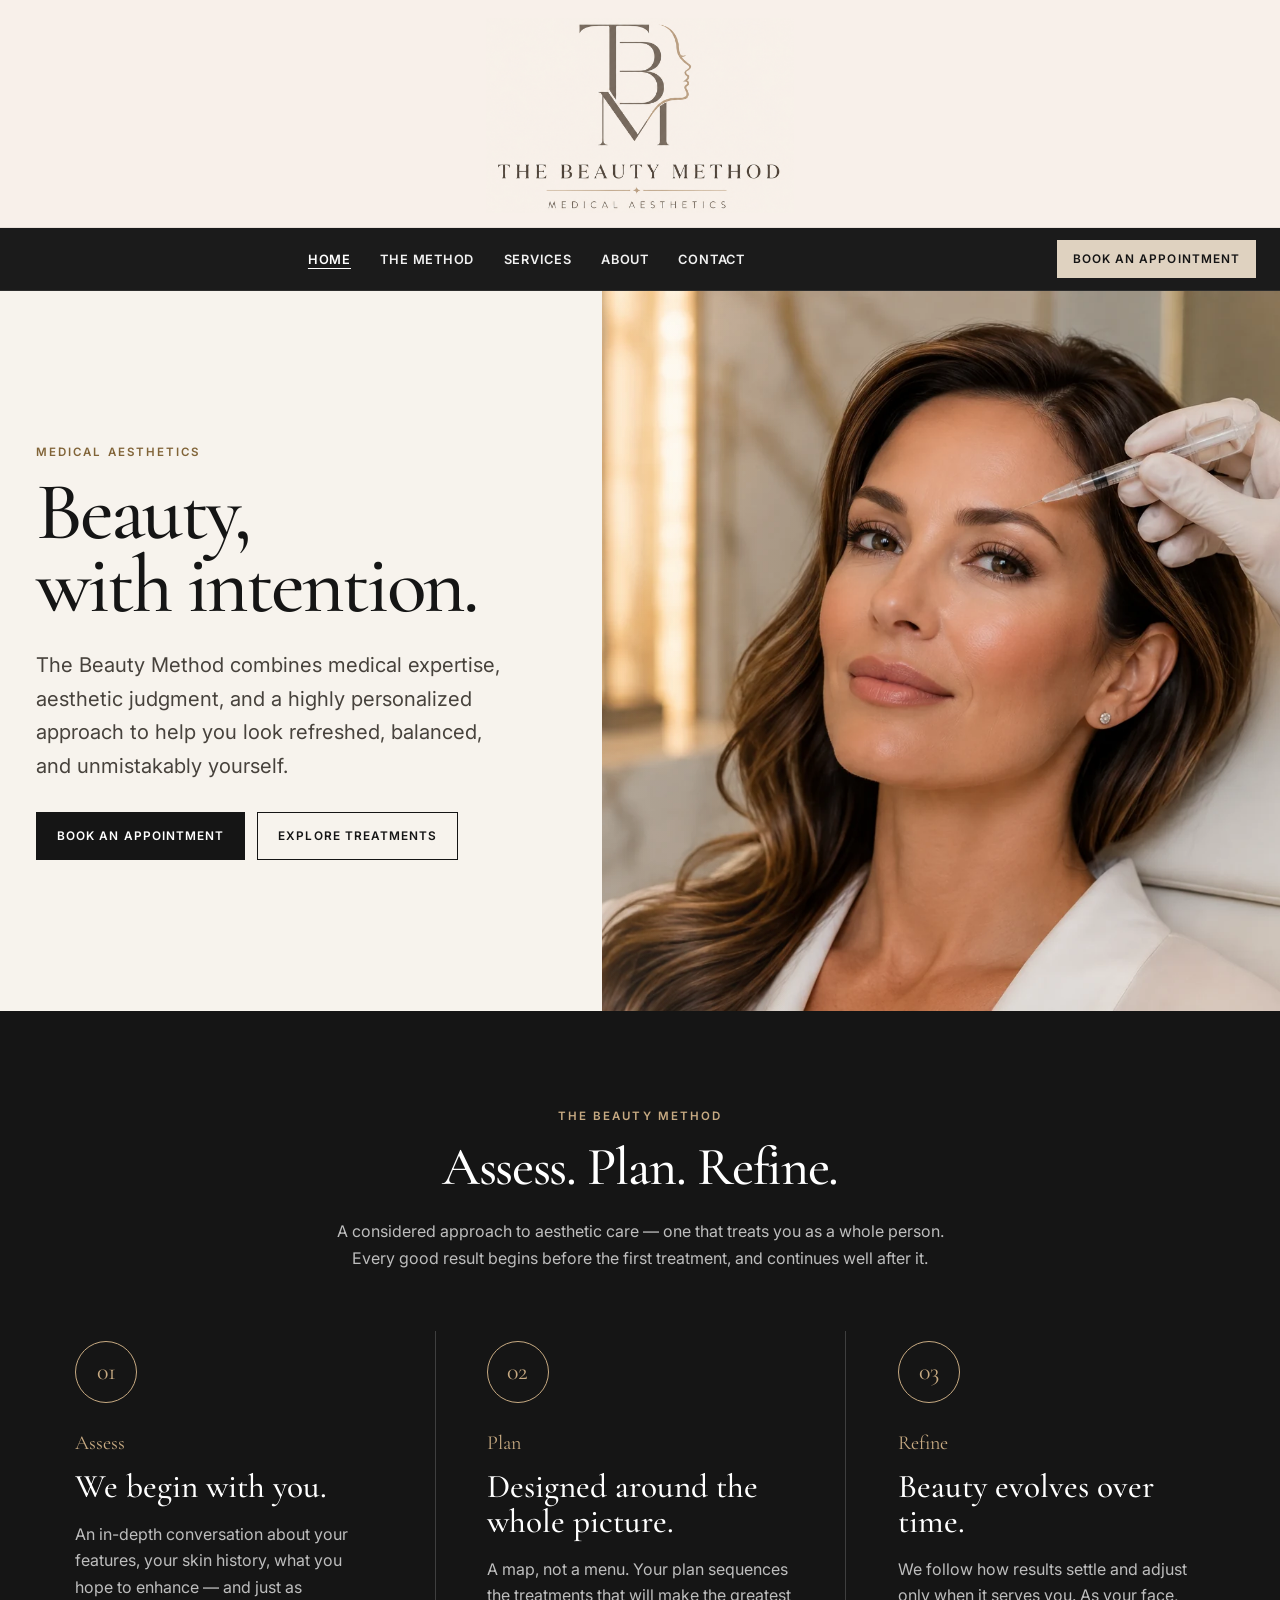
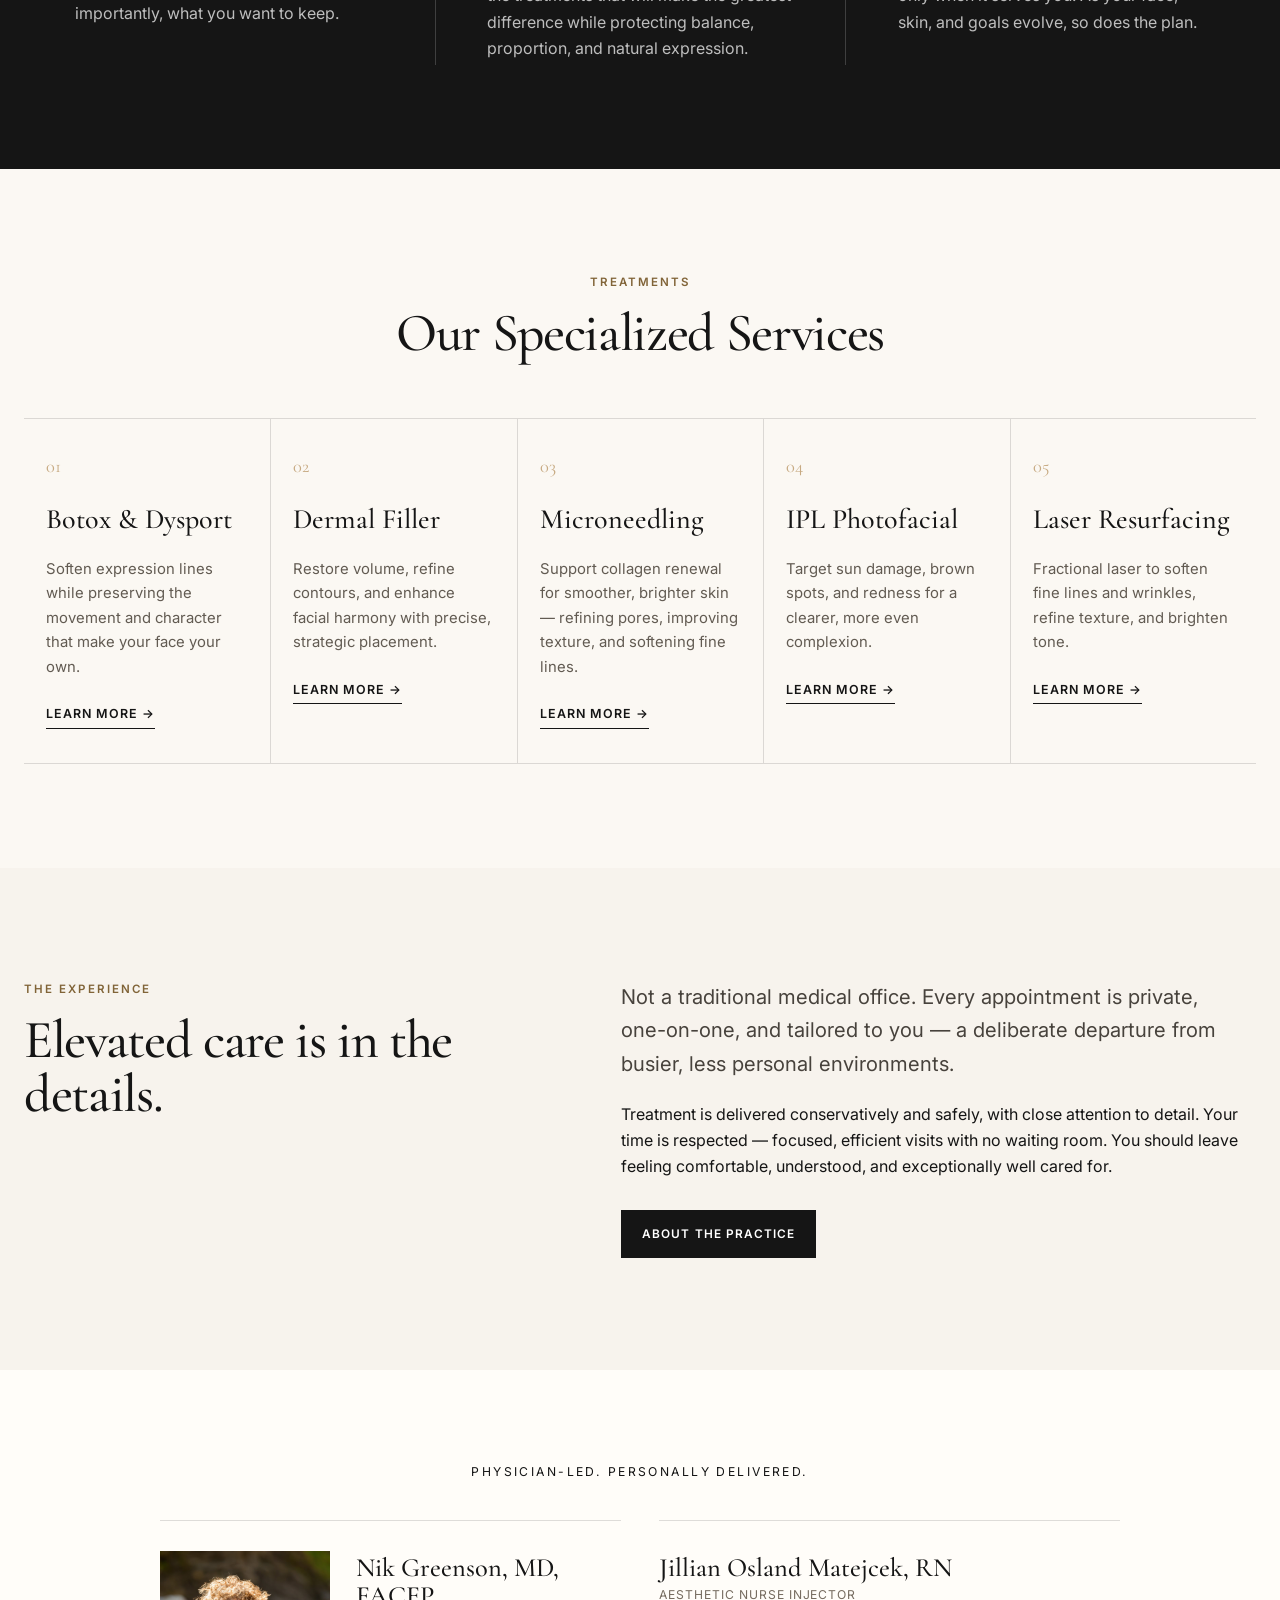
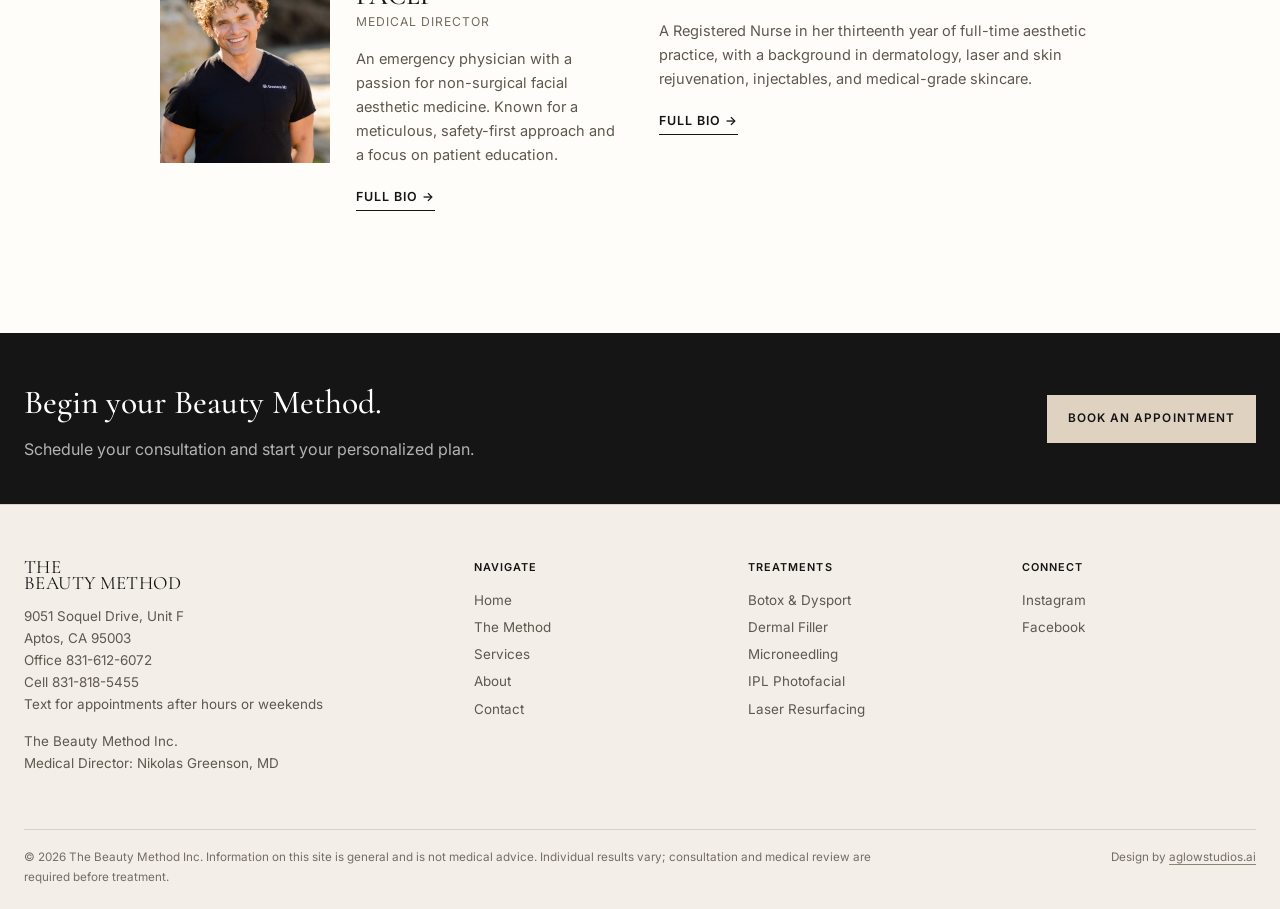
==== index.html @ 65f25e0f "Import Beauty Method website and document GitHub to Netlify workflow" ====
<!doctype html>
<html lang="en">
<head>
  <meta charset="utf-8">
  <meta name="viewport" content="width=device-width, initial-scale=1">
  <title>The Beauty Method | Medical Aesthetics on the Monterey Bay</title>
  <meta name="description" content="The Beauty Method — physician-led medical aesthetics in Aptos, California.">
  <meta name="theme-color" content="#151515">
  <link rel="preconnect" href="https://fonts.googleapis.com">
  <link rel="preconnect" href="https://fonts.gstatic.com" crossorigin>
  <link href="https://fonts.googleapis.com/css2?family=Cormorant+Garamond:wght@400;500;600&family=Inter:wght@400;500;600&display=swap" rel="stylesheet">
  <link rel="icon" type="image/png" href="assets/beauty-method-mark.png">
  <link rel="stylesheet" href="styles.css">
</head>
<body>
<a class="skip-link" href="#main">Skip to content</a>
<header class="brand-masthead">
  <a class="brand-logo-link" href="index.html" aria-label="The Beauty Method home">
    <img class="brand-logo" src="assets/beauty-method-logo.png" alt="The Beauty Method Medical Aesthetics">
  </a>
</header>
<div class="site-header">
  <div class="container header-inner">
    <nav class="site-nav" aria-label="Primary navigation">
      <a href="index.html" aria-current="page">Home</a>
      <a href="index.html#method">The Method</a>
      <a href="services.html">Services</a>
      <a href="about.html">About</a>
      <a href="visit.html">Contact</a>
      <a class="nav-book" href="visit.html#book" data-book-link>Book an Appointment</a>
    </nav>
    <a class="btn btn--light header-cta" href="visit.html#book" data-book-link>Book an Appointment</a>
    <button class="menu-toggle" type="button" aria-label="Open menu" aria-expanded="false"><span></span><span></span><span></span></button>
  </div>
</div>

<main id="main">
  <section class="hero">
    <div class="hero-copy reveal">
      <p class="eyebrow">Medical Aesthetics</p>
      <h1 class="display">Beauty,<br>with intention.</h1>
      <p class="lede">The Beauty Method combines medical expertise, aesthetic judgment, and a highly personalized approach to help you look refreshed, balanced, and unmistakably yourself.</p>
      <div class="actions">
        <a class="btn" href="visit.html#book" data-book-link>Book an Appointment</a>
        <a class="btn btn--ghost" href="services.html">Explore treatments</a>
      </div>
    </div>
    <div class="hero-media">
      <img src="assets/hero-injectable.webp" alt="Woman in an elegant treatment room as a practitioner prepares a cosmetic injectable" width="1800" height="1200">
    </div>
  </section>

  <section class="method" id="method" aria-labelledby="method-title">
    <div class="container">
      <p class="eyebrow" style="text-align:center">The Beauty Method</p>
      <h2 class="h2" id="method-title">Assess. Plan. Refine.</h2>
      <p class="section-intro">A considered approach to aesthetic care — one that treats you as a whole person. Every good result begins before the first treatment, and continues well after it.</p>
      <div class="method-grid">
        <article class="method-card reveal">
          <div class="icon-line" aria-hidden="true">01</div>
          <span class="method-number">Assess</span>
          <h3 class="h3">We begin with you.</h3>
          <p>An in-depth conversation about your features, your skin history, what you hope to enhance — and just as importantly, what you want to keep.</p>
        </article>
        <article class="method-card reveal">
          <div class="icon-line" aria-hidden="true">02</div>
          <span class="method-number">Plan</span>
          <h3 class="h3">Designed around the whole picture.</h3>
          <p>A map, not a menu. Your plan sequences the treatments that will make the greatest difference while protecting balance, proportion, and natural expression.</p>
        </article>
        <article class="method-card reveal">
          <div class="icon-line" aria-hidden="true">03</div>
          <span class="method-number">Refine</span>
          <h3 class="h3">Beauty evolves over time.</h3>
          <p>We follow how results settle and adjust only when it serves you. As your face, skin, and goals evolve, so does the plan.</p>
        </article>
      </div>
    </div>
  </section>

  <section class="section services-section" aria-labelledby="services-title">
    <div class="container">
      <div class="section-head reveal">
        <p class="eyebrow">Treatments</p>
        <h2 class="h2" id="services-title">Our Specialized Services</h2>
      </div>
      <div class="services-grid services-grid--text services-grid--five">
        <article class="service-card service-card--text reveal">
          <span class="service-index">01</span>
          <h3>Botox &amp; Dysport</h3>
          <p>Soften expression lines while preserving the movement and character that make your face your own.</p>
          <a class="text-link" href="services.html#neuromodulators">Learn more →</a>
        </article>
        <article class="service-card service-card--text reveal">
          <span class="service-index">02</span>
          <h3>Dermal Filler</h3>
          <p>Restore volume, refine contours, and enhance facial harmony with precise, strategic placement.</p>
          <a class="text-link" href="services.html#filler">Learn more →</a>
        </article>
        <article class="service-card service-card--text reveal">
          <span class="service-index">03</span>
          <h3>Microneedling</h3>
          <p>Support collagen renewal for smoother, brighter skin — refining pores, improving texture, and softening fine lines.</p>
          <a class="text-link" href="services.html#microneedling">Learn more →</a>
        </article>
        <article class="service-card service-card--text reveal">
          <span class="service-index">04</span>
          <h3>IPL Photofacial</h3>
          <p>Target sun damage, brown spots, and redness for a clearer, more even complexion.</p>
          <a class="text-link" href="services.html#ipl">Learn more →</a>
        </article>
        <article class="service-card service-card--text reveal">
          <span class="service-index">05</span>
          <h3>Laser Resurfacing</h3>
          <p>Fractional laser to soften fine lines and wrinkles, refine texture, and brighten tone.</p>
          <a class="text-link" href="services.html#resurfacing">Learn more →</a>
        </article>
      </div>
    </div>
  </section>

  <section class="experience-text" id="experience" aria-labelledby="experience-title">
    <div class="container experience-text-grid">
      <div class="reveal">
        <p class="eyebrow">The experience</p>
        <h2 class="h2" id="experience-title">Elevated care is in the details.</h2>
      </div>
      <div class="experience-copy-text reveal">
        <p class="lede">Not a traditional medical office. Every appointment is private, one-on-one, and tailored to you — a deliberate departure from busier, less personal environments.</p>
        <p>Treatment is delivered conservatively and safely, with close attention to detail. Your time is respected — focused, efficient visits with no waiting room. You should leave feeling comfortable, understood, and exceptionally well cared for.</p>
        <div class="actions"><a class="btn" href="about.html">About the practice</a></div>
      </div>
    </div>
  </section>

  <section class="team-strip" aria-labelledby="team-title">
    <div class="container">
      <div class="team-title" id="team-title">Physician-led. Personally delivered.</div>
      <div class="team-grid">
        <article class="team-card reveal">
          <img class="team-photo" src="assets/nik-greenson.jpg" alt="Nik Greenson, MD, FACEP, Medical Director of The Beauty Method" loading="lazy">
          <div>
            <h3>Nik Greenson, MD, FACEP</h3>
            <div class="role">Medical Director</div>
            <p>An emergency physician with a passion for non-surgical facial aesthetic medicine. Known for a meticulous, safety-first approach and a focus on patient education.</p>
            <a class="text-link" href="about.html#nik">Full bio →</a>
          </div>
        </article>
        <article class="team-card team-card--solo reveal">
          <div>
            <h3>Jillian Osland Matejcek, RN</h3>
            <div class="role">Aesthetic Nurse Injector</div>
            <p>A Registered Nurse in her thirteenth year of full-time aesthetic practice, with a background in dermatology, laser and skin rejuvenation, injectables, and medical-grade skincare.</p>
            <a class="text-link" href="about.html#jillian">Full bio →</a>
          </div>
        </article>
      </div>
    </div>
  </section>

  <section class="dark-cta">
    <div class="container dark-cta-inner">
      <div>
        <h2>Begin your Beauty Method.</h2>
        <p>Schedule your consultation and start your personalized plan.</p>
      </div>
      <a class="btn btn--light" href="visit.html#book" data-book-link>Book an Appointment</a>
    </div>
  </section>
</main>

<footer class="site-footer">
  <div class="container footer-grid">
    <div>
      <div class="brand"><span>The</span><span>Beauty Method</span></div>
      <p>9051 Soquel Drive, Unit F<br>Aptos, CA 95003<br>Office <a href="tel:+18316126072">831-612-6072</a><br>Cell <a href="tel:+18318185455">831-818-5455</a><br><a href="sms:+18318185455">Text</a> for appointments after hours or weekends</p><p class="footer-legal-name">The Beauty Method Inc.<br>Medical Director: Nikolas Greenson, MD</p>
    </div>
    <div><div class="footer-title">Navigate</div><div class="footer-links"><a href="index.html">Home</a><a href="#method">The Method</a><a href="services.html">Services</a><a href="about.html">About</a><a href="visit.html">Contact</a></div></div>
    <div><div class="footer-title">Treatments</div><div class="footer-links"><a href="services.html#neuromodulators">Botox &amp; Dysport</a><a href="services.html#filler">Dermal Filler</a><a href="services.html#microneedling">Microneedling</a><a href="services.html#ipl">IPL Photofacial</a><a href="services.html#resurfacing">Laser Resurfacing</a></div></div><div><div class="footer-title">Connect</div><div class="footer-links"><a href="https://www.instagram.com/nurseinjector_jillian" target="_blank" rel="noopener">Instagram</a><a href="https://www.facebook.com/novellaskin" target="_blank" rel="noopener">Facebook</a></div></div>

  </div>
  <div class="container footer-bottom">
    <div class="legal">© <span data-year></span> The Beauty Method Inc. Information on this site is general and is not medical advice. Individual results vary; consultation and medical review are required before treatment.</div>
    <div class="footer-credit">Design by <a href="https://aglowstudios.ai" target="_blank" rel="noopener">aglowstudios.ai</a></div>
  </div>
</footer>
<script src="script.js"></script>
</body>
</html>
---- styles.css ----
:root {
  --ink: #151515;
  --ink-soft: #25231f;
  --ivory: #f7f3ed;
  --paper: #fffdf9;
  --sand: #dfd2c0;
  --champagne: #c7aa82;
  --taupe: #8a7f72;
  --gold-text: #816438;
  --line: rgba(21,21,21,.14);
  --white-line: rgba(255,255,255,.18);
  --max: 1240px;
  --serif: "Cormorant Garamond", Georgia, "Times New Roman", serif;
  --sans: "Inter", -apple-system, BlinkMacSystemFont, "Segoe UI", sans-serif;
}

* { box-sizing: border-box; }
html { scroll-behavior: smooth; }
body {
  margin: 0;
  color: var(--ink);
  background: var(--paper);
  font-family: var(--sans);
  font-size: 16px;
  line-height: 1.65;
  -webkit-font-smoothing: antialiased;
}
img { display: block; width: 100%; height: auto; }
a { color: inherit; text-decoration: none; }
button, input, select, textarea { font: inherit; }
::selection { background: var(--sand); color: var(--ink); }

.skip-link {
  position: absolute; left: -999px; top: 8px; z-index: 1000;
  background: #fff; color: #000; padding: 10px 14px;
}
.skip-link:focus { left: 8px; }

.container { width: min(calc(100% - 48px), var(--max)); margin-inline: auto; }
.eyebrow {
  margin: 0 0 14px;
  color: var(--gold-text);
  font-size: .72rem;
  font-weight: 600;
  letter-spacing: .18em;
  text-transform: uppercase;
}
.display {
  font-family: var(--serif);
  font-size: clamp(3.2rem, 6.4vw, 6.9rem);
  line-height: .9;
  font-weight: 500;
  letter-spacing: -.035em;
  margin: 0;
}
.h1-page {
  font-family: var(--serif);
  font-size: clamp(3.4rem, 6vw, 6.5rem);
  line-height: .92;
  font-weight: 500;
  letter-spacing: -.03em;
  margin: 0;
}
.h2 {
  font-family: var(--serif);
  font-size: clamp(2.45rem, 4.2vw, 4.4rem);
  line-height: 1;
  font-weight: 500;
  letter-spacing: -.025em;
  margin: 0 0 24px;
}
.h3 {
  font-family: var(--serif);
  font-size: clamp(1.7rem, 2.6vw, 2.4rem);
  line-height: 1.05;
  font-weight: 500;
  margin: 0 0 12px;
}
.lede { font-size: clamp(1.05rem, 1.6vw, 1.27rem); line-height: 1.65; color: #47423c; }
.muted { color: #70695f; }
.small { font-size: .86rem; }
.placeholder {
  display: inline;
  background: rgba(199,170,130,.18);
  border-bottom: 1px solid var(--champagne);
  padding: 0 .12em;
}

.btn {
  display: inline-flex;
  align-items: center;
  justify-content: center;
  gap: 10px;
  min-height: 48px;
  padding: 13px 20px 12px;
  border: 1px solid var(--ink);
  background: var(--ink);
  color: white;
  font-size: .74rem;
  font-weight: 600;
  letter-spacing: .09em;
  text-transform: uppercase;
  transition: background .2s ease, color .2s ease, border-color .2s ease, transform .2s ease;
}
.btn:hover { background: #302d29; border-color: #302d29; transform: translateY(-1px); }
.btn--ghost { background: transparent; color: var(--ink); }
.btn--ghost:hover { background: var(--ink); color: white; }
.btn--light { background: var(--sand); border-color: var(--sand); color: var(--ink); }
.btn--light:hover { background: #eadfce; border-color: #eadfce; }
.text-link {
  display: inline-flex; gap: 8px; align-items: center;
  font-size: .78rem; font-weight: 600; letter-spacing: .08em; text-transform: uppercase;
  border-bottom: 1px solid currentColor; padding-bottom: 3px;
}
.actions { display: flex; flex-wrap: wrap; gap: 12px; margin-top: 30px; }

.brand-masthead {
  position: relative;
  z-index: 101;
  display: grid;
  place-items: center;
  padding: 18px 24px 14px;
  background: rgb(248,240,234);
  border-bottom: 1px solid rgba(21,21,21,.07);
}
.brand-logo-link { display:block; line-height:0; }
.brand-logo {
  width: clamp(285px, 24vw, 355px);
  max-width: 82vw;
  height: auto;
}
.site-header {
  position: sticky; top: 0; z-index: 100;
  background: rgba(20,20,20,.97);
  color: white;
  backdrop-filter: blur(10px);
  border-bottom: 1px solid rgba(255,255,255,.08);
}
.header-inner {
  height: 62px;
  display: grid;
  grid-template-columns: 1fr auto;
  align-items: center;
  gap: 28px;
}
.brand {
  font-family: var(--serif);
  font-size: 1.18rem;
  line-height: .86;
  letter-spacing: .02em;
  text-transform: uppercase;
  white-space: nowrap;
}
.brand span { display: block; }
.site-nav { justify-self: center; display: flex; gap: clamp(18px, 2.3vw, 34px); align-items: center; }
.site-nav a {
  font-size: .8rem;
  letter-spacing: .06em;
  text-transform: uppercase;
  font-weight: 600;
  color: rgba(255,255,255,.94);
}
.site-nav a:hover, .site-nav a[aria-current="page"] { color: white; text-decoration: underline; text-underline-offset: 4px; }
.header-cta { justify-self:end; min-height: 38px; padding: 8px 15px; }
.nav-book { display: none; }
.menu-toggle { display: none; background: none; color: white; border: 0; padding: 10px; cursor: pointer; }
.menu-toggle span { display:block; width:24px; height:1px; background:white; margin:5px 0; }

.hero {
  min-height: min(720px, calc(100vh - 62px));
  display: grid;
  grid-template-columns: 47% 53%;
  background: var(--ivory);
  overflow: hidden;
}
.hero-copy { align-self: center; padding: 84px max(36px, calc((100vw - var(--max))/2)); padding-right: 7vw; }
.hero-copy .lede { max-width: 510px; margin: 25px 0 0; }
.hero-media { min-height: 640px; position: relative; background: #d8cbbc; overflow: hidden; }
.hero-media img { width:100%; height:100%; object-fit:cover; object-position: 51% center; }
.hero-media::after {
  content:""; position:absolute; inset:0;
  background: linear-gradient(90deg, rgba(247,243,237,.12), transparent 30%);
  pointer-events:none;
}

.intro-editorial { padding: 112px 0; background: var(--paper); }
.intro-editorial-inner { max-width: 920px; }
.intro-editorial .h2 { max-width: 760px; }
.intro-definition { max-width: 820px; margin: 30px 0 42px; }
.intro-columns { display:grid; grid-template-columns:repeat(2,1fr); gap:70px; padding-top:34px; border-top:1px solid var(--line); }
.intro-columns p { margin:0; color:#5d574f; }
.copy-measure { max-width: 610px; }

.method { background: var(--ink); color: white; padding: 96px 0 104px; }
.method .eyebrow, .dark-cta .eyebrow { color: var(--champagne); }
.method .h2 { text-align:center; }
.method .section-intro { max-width:650px; margin: 0 auto 60px; text-align:center; color:rgba(255,255,255,.72); }
.method-grid { display:grid; grid-template-columns: repeat(3,1fr); }
.method-card { padding: 10px clamp(30px, 4vw, 54px) 4px; position:relative; }
.method-card + .method-card { border-left:1px solid var(--white-line); }
.method-number { font-family:var(--serif); color:var(--champagne); font-size:1.25rem; }
.method-card .h3 { color:white; margin-top:10px; }
.method-card p { color:rgba(255,255,255,.72); margin-bottom:0; }
.icon-line {
  width:62px; height:62px; border:1px solid var(--champagne); border-radius:50%;
  display:grid; place-items:center; margin-bottom:24px; color:var(--champagne); font-family:var(--serif); font-size:1.5rem;
}

.section { padding: 104px 0; }
.section-head { max-width:760px; margin:0 auto 58px; text-align:center; }
.services-section { background:#fbf8f3; }
.services-grid { display:grid; grid-template-columns:repeat(4,1fr); gap:0; border-top:1px solid var(--line); border-bottom:1px solid var(--line); }
.service-card { padding:32px 26px 34px; }
.service-card + .service-card { border-left:1px solid var(--line); }
.service-card h3 { font-family:var(--serif); font-size:1.9rem; font-weight:500; margin:14px 0 12px; }
.service-card p { font-size:.93rem; color:#625b52; min-height:92px; }
.service-card .text-link { margin-top:10px; }
.service-index { color:var(--champagne); font-family:var(--serif); font-size:1.15rem; }

.experience-text { padding:112px 0; background:var(--ivory); }
.experience-text-grid { display:grid; grid-template-columns:.85fr 1.15fr; gap:10vw; align-items:start; }
.experience-copy-text { max-width:620px; }
.experience-copy-text .lede { margin-top:0; }
.quote-rule { width:46px; height:1px; background:var(--champagne); margin:28px 0; }

.team-strip { padding:92px 0; }
.team-title { text-align:center; letter-spacing:.2em; text-transform:uppercase; font-size:.76rem; margin-bottom:38px; }
.team-grid { display:grid; grid-template-columns:repeat(2,1fr); gap:38px; max-width:960px; margin:auto; }
.team-card { display:grid; grid-template-columns:170px 1fr; gap:26px; align-items:start; padding:30px 0; border-top:1px solid var(--line); }
.team-card--solo { grid-template-columns:1fr !important; }
.team-photo, .team-photo-placeholder { width:100%; aspect-ratio:4/5; object-fit:cover; background:#e5ded4; }
.team-photo { object-position:center 26%; }
.team-photo-placeholder { border:1px solid rgba(21,21,21,.08); }
.team-card h3 { font-family:var(--serif); font-size:1.65rem; font-weight:500; line-height:1.05; margin:4px 0 2px; }
.role { font-size:.76rem; color:#766c60; text-transform:uppercase; letter-spacing:.08em; }
.team-card p { font-size:.91rem; color:#5e574f; }

.dark-cta { background:var(--ink); color:white; padding:42px 0; }
.dark-cta-inner { display:flex; align-items:center; justify-content:space-between; gap:30px; }
.dark-cta h2 { font-family:var(--serif); font-size:2.1rem; font-weight:500; margin:0; }
.dark-cta p { color:rgba(255,255,255,.68); margin:5px 0 0; }

.page-hero { background:var(--ivory); padding:104px 0 94px; }
.page-hero-grid { display:grid; grid-template-columns:1fr .72fr; gap:8vw; align-items:end; }
.page-hero .lede { margin:0; max-width:580px; }

.treatment { padding:92px 0; border-top:1px solid var(--line); }
.treatment:nth-of-type(even) { background:#fbf8f3; }
.treatment-text-grid { display:grid; grid-template-columns:.78fr 1.22fr; gap:9vw; align-items:start; }
.treatment-heading { position:sticky; top:120px; }
.treatment-heading .lede { max-width:420px; }
.treatment-copy { max-width:720px; }
.facts { display:grid; grid-template-columns:repeat(2,1fr); gap:0 28px; margin:32px 0; border-top:1px solid var(--line); }
.fact { padding:14px 0; border-bottom:1px solid var(--line); }
.fact dt { font-size:.68rem; text-transform:uppercase; letter-spacing:.09em; color:#807568; margin-bottom:2px; }
.fact dd { margin:0; font-size:.93rem; }
.notice { background:var(--ivory); padding:20px 22px; border-left:2px solid var(--champagne); color:#5e574f; font-size:.9rem; }

.about-grid { display:grid; grid-template-columns:.8fr 1.2fr; gap:8vw; align-items:start; padding:96px 0; }
.about-grid--solo { grid-template-columns:1fr; max-width:760px; }
.about-grid + .about-grid { border-top:1px solid var(--line); }
.bio-card { display:grid; grid-template-columns:280px 1fr; gap:42px; align-items:start; }
.bio-photo, .bio-photo-placeholder { aspect-ratio:4/5; overflow:hidden; background:#e5ded4; }
.bio-photo img { width:100%; height:100%; object-fit:cover; object-position:center 26%; }
.bio-photo-placeholder--blank { border:1px solid rgba(21,21,21,.08); }
.credentials { margin:26px 0 0; padding:0; list-style:none; border-top:1px solid var(--line); }
.credentials li { padding:11px 0; border-bottom:1px solid var(--line); font-size:.9rem; }
.credentials strong { display:inline-block; min-width:100px; font-size:.69rem; text-transform:uppercase; letter-spacing:.08em; color:#81776a; }

.visit-grid { display:grid; grid-template-columns:.9fr 1.1fr; gap:7vw; padding:96px 0; }
.contact-list { list-style:none; padding:0; margin:34px 0; border-top:1px solid var(--line); }
.contact-list li { padding:15px 0; border-bottom:1px solid var(--line); display:grid; grid-template-columns:110px 1fr; gap:20px; }
.contact-list strong { font-size:.7rem; text-transform:uppercase; letter-spacing:.09em; color:#7c7266; }
.contact-form { background:var(--ivory); padding:40px; }
.form-grid { display:grid; grid-template-columns:1fr 1fr; gap:18px; }
.field { display:flex; flex-direction:column; gap:6px; }
.field.full { grid-column:1/-1; }
label { font-size:.72rem; text-transform:uppercase; letter-spacing:.08em; color:#675f55; }
input, select, textarea { width:100%; border:1px solid #cfc4b6; background:#fffdfa; color:#222; padding:12px 13px; border-radius:0; }
textarea { min-height:130px; resize:vertical; }
.form-note { font-size:.78rem; color:#786f64; margin:14px 0 0; }
.map-placeholder { min-height:360px; background:linear-gradient(145deg,#d6c8b7,#eee6dc); display:grid; place-items:center; text-align:center; padding:30px; color:#675d52; }
.map-embed iframe { display:block; }

.site-footer { background:#f3eee7; border-top:1px solid var(--line); padding:54px 0 22px; }
.footer-grid { display:grid; grid-template-columns:1.4fr .8fr .8fr .8fr; gap:40px; }
.footer-legal-name { margin-top:14px; }
.footer-title { font-size:.68rem; letter-spacing:.1em; text-transform:uppercase; font-weight:600; margin-bottom:12px; }
.footer-grid p, .footer-grid a { font-size:.84rem; color:#5f584f; }
.footer-links { display:grid; gap:5px; }
.footer-bottom { border-top:1px solid var(--line); margin-top:42px; padding-top:18px; display:flex; justify-content:space-between; gap:30px; color:#766e65; font-size:.73rem; }
.footer-credit a { border-bottom:1px solid #8f8376; }
.legal { max-width:850px; }

/* Five-card services grid (homepage) */
.services-grid--five { grid-template-columns:repeat(5,1fr); }
.services-grid--five .service-card { padding-inline:22px; }
.services-grid--five .service-card h3 { font-size:1.75rem; }

/* Treatment media slot + two-option layout (laser) */
.anchor-alias { position:relative; top:-80px; display:block; height:0; }
.treatment-media { margin:0 0 30px; aspect-ratio:3/2; overflow:hidden; background:#e5ded4; }
.treatment-media img { width:100%; height:100%; object-fit:cover; }
.treatment-media--pending { display:grid; place-items:center; padding:24px; text-align:center; border:1px dashed var(--champagne); font-size:.86rem; }
.options { display:grid; grid-template-columns:repeat(2,1fr); gap:0 28px; margin:30px 0 0; border-top:1px solid var(--line); }
.option { padding:20px 0 6px; }
.option-label { margin:0 0 4px; color:var(--gold-text); font-size:.68rem; font-weight:600; letter-spacing:.14em; text-transform:uppercase; }
.option-title { font-family:var(--serif); font-size:1.65rem; font-weight:500; line-height:1.05; margin:0 0 8px; }
.option p:last-child { margin:0; font-size:.93rem; color:#5e574f; }

.reveal { opacity:0; transform:translateY(18px); transition: opacity .65s ease, transform .65s ease; }
.reveal.is-visible { opacity:1; transform:none; }

@media (max-width: 980px) {
  .header-inner { grid-template-columns:1fr auto; justify-content:space-between; }
  .header-cta { display:none; }
  .menu-toggle { display:block; }
  .site-nav {
    display:none; position:absolute; top:62px; left:0; right:0;
    padding:22px 24px 28px; background:var(--ink); border-top:1px solid rgba(255,255,255,.1);
    flex-direction:column; align-items:flex-start; gap:18px;
  }
  .site-nav.open { display:flex; }
  .site-nav .nav-book { display:inline-flex; color: var(--champagne); }
  .hero { grid-template-columns:1fr; }
  .hero-copy { padding:74px 32px 60px; }
  .hero-media { min-height:520px; }
  .page-hero-grid, .about-grid, .visit-grid, .experience-text-grid, .treatment-text-grid { grid-template-columns:1fr; }
  .intro-columns { gap:42px; }
  .services-grid { grid-template-columns:repeat(2,1fr); }
  .services-grid--five .service-card:last-child { grid-column:1/-1; }
  .service-card + .service-card { border-left:0; }
  .service-card:nth-child(even) { border-left:1px solid var(--line); }
  .service-card:nth-child(n+3) { border-top:1px solid var(--line); }
  .treatment-heading { position:static; }
  .method-grid { grid-template-columns:1fr; max-width:700px; margin:auto; }
  .method-card { padding:34px 0; }
  .method-card + .method-card { border-left:0; border-top:1px solid var(--white-line); }
  .team-grid { grid-template-columns:1fr; max-width:680px; }
  .bio-card { grid-template-columns:220px 1fr; }
  .footer-grid { grid-template-columns:repeat(2,1fr); }
}

@media (max-width: 640px) {
  .container { width:min(calc(100% - 32px), var(--max)); }
  .brand-masthead { padding:10px 16px 8px; }
  .brand-logo { width:min(290px, 78vw); }
  .header-inner { height:58px; }
  .site-nav { top:58px; }
  .display { font-size:clamp(3.35rem, 18vw, 5rem); }
  .hero-media { min-height:430px; }
  .hero-media img { object-position:56% center; }
  .intro-editorial, .section, .method, .team-strip, .visit-grid, .about-grid, .experience-text { padding-block:72px; }
  .intro-columns { grid-template-columns:1fr; gap:20px; }
  .services-grid { grid-template-columns:1fr; }
  .service-card { padding-inline:8px; }
  .service-card + .service-card, .service-card:nth-child(even), .service-card:nth-child(n+3) { border-left:0; border-top:1px solid var(--line); }
  .service-card p { min-height:0; }
  .team-card { grid-template-columns:112px 1fr; gap:18px; }
  .dark-cta-inner { align-items:flex-start; flex-direction:column; }
  .page-hero { padding:76px 0 70px; }
  .facts { grid-template-columns:1fr; }
  .options { grid-template-columns:1fr; }
  .bio-card { grid-template-columns:1fr; }
  .bio-photo, .bio-photo-placeholder { max-width:280px; }
  .form-grid { grid-template-columns:1fr; }
  .field.full { grid-column:auto; }
  .contact-form { padding:28px 20px; }
  .footer-grid { grid-template-columns:1fr; gap:28px; }
  .footer-bottom { flex-direction:column; }
}

@media (prefers-reduced-motion: reduce) {
  html { scroll-behavior:auto; }
  .reveal { opacity:1; transform:none; transition:none; }
  .btn { transition:none; }
}
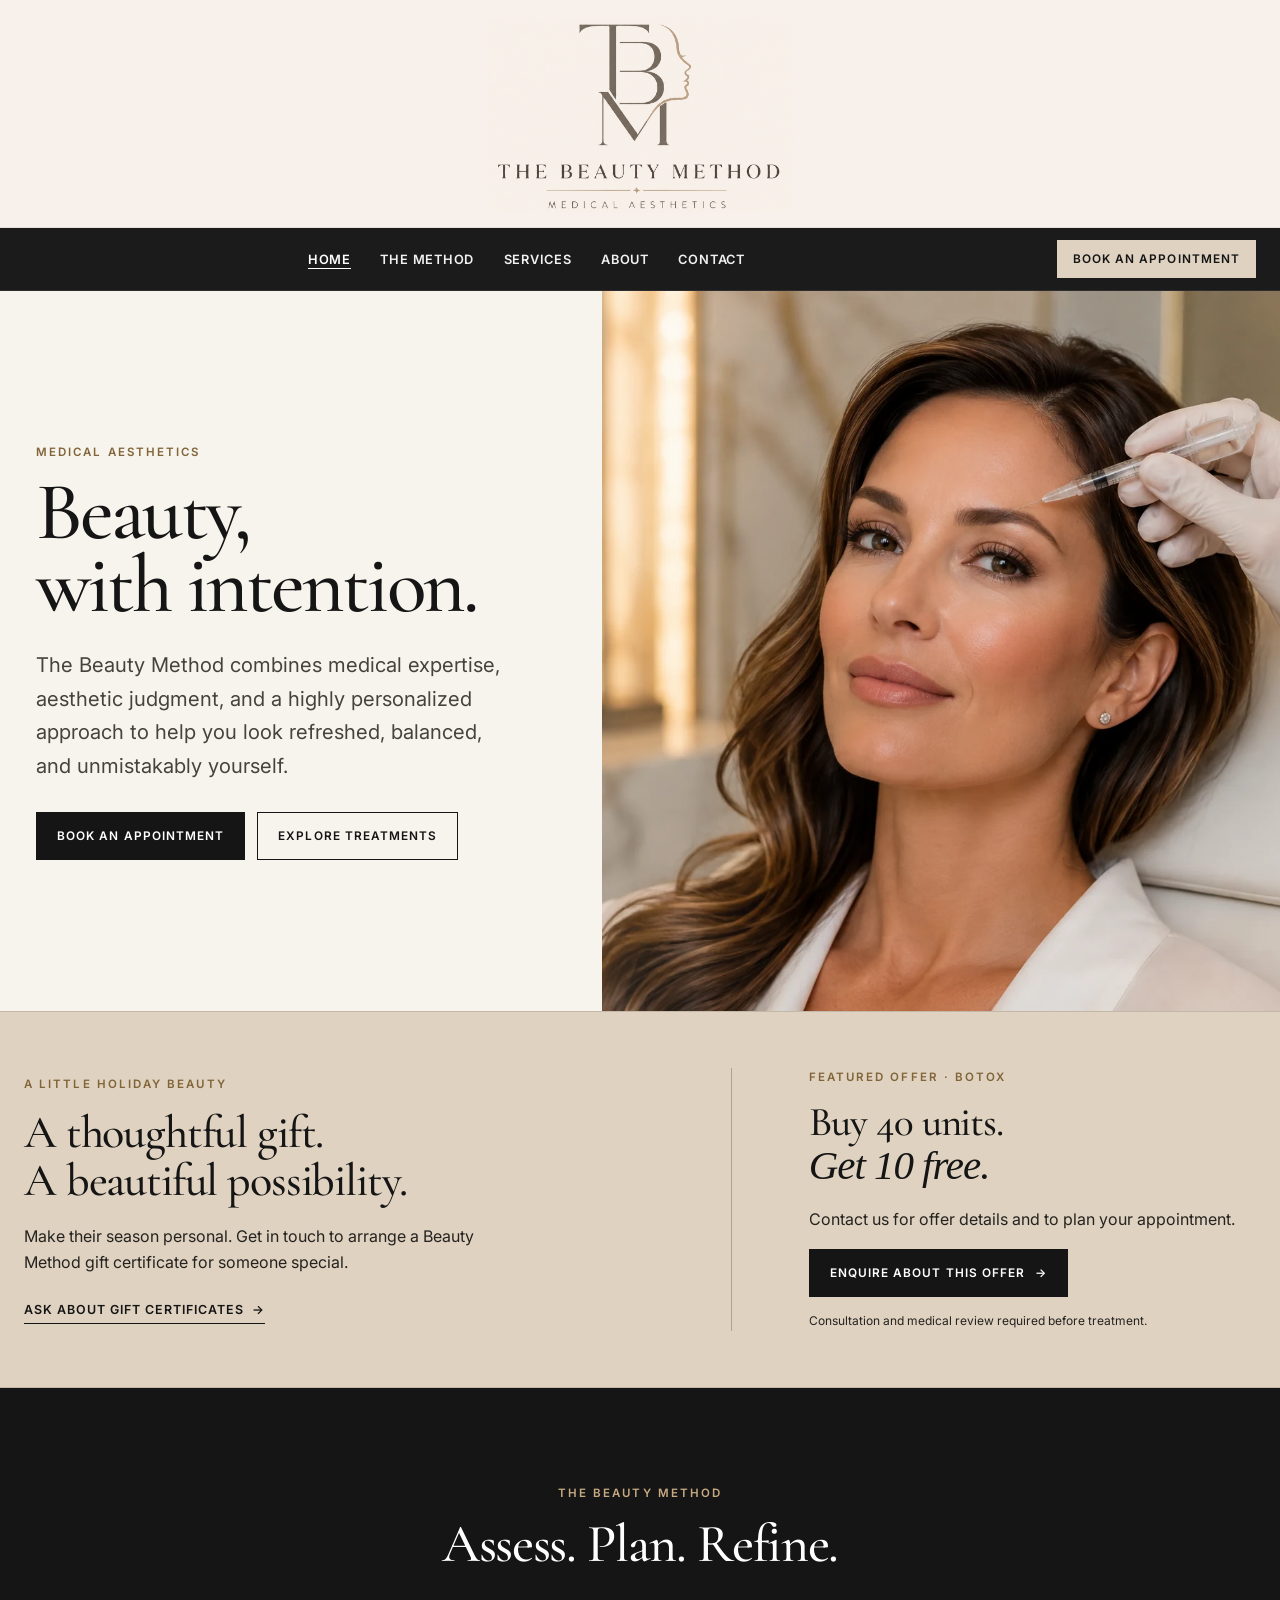
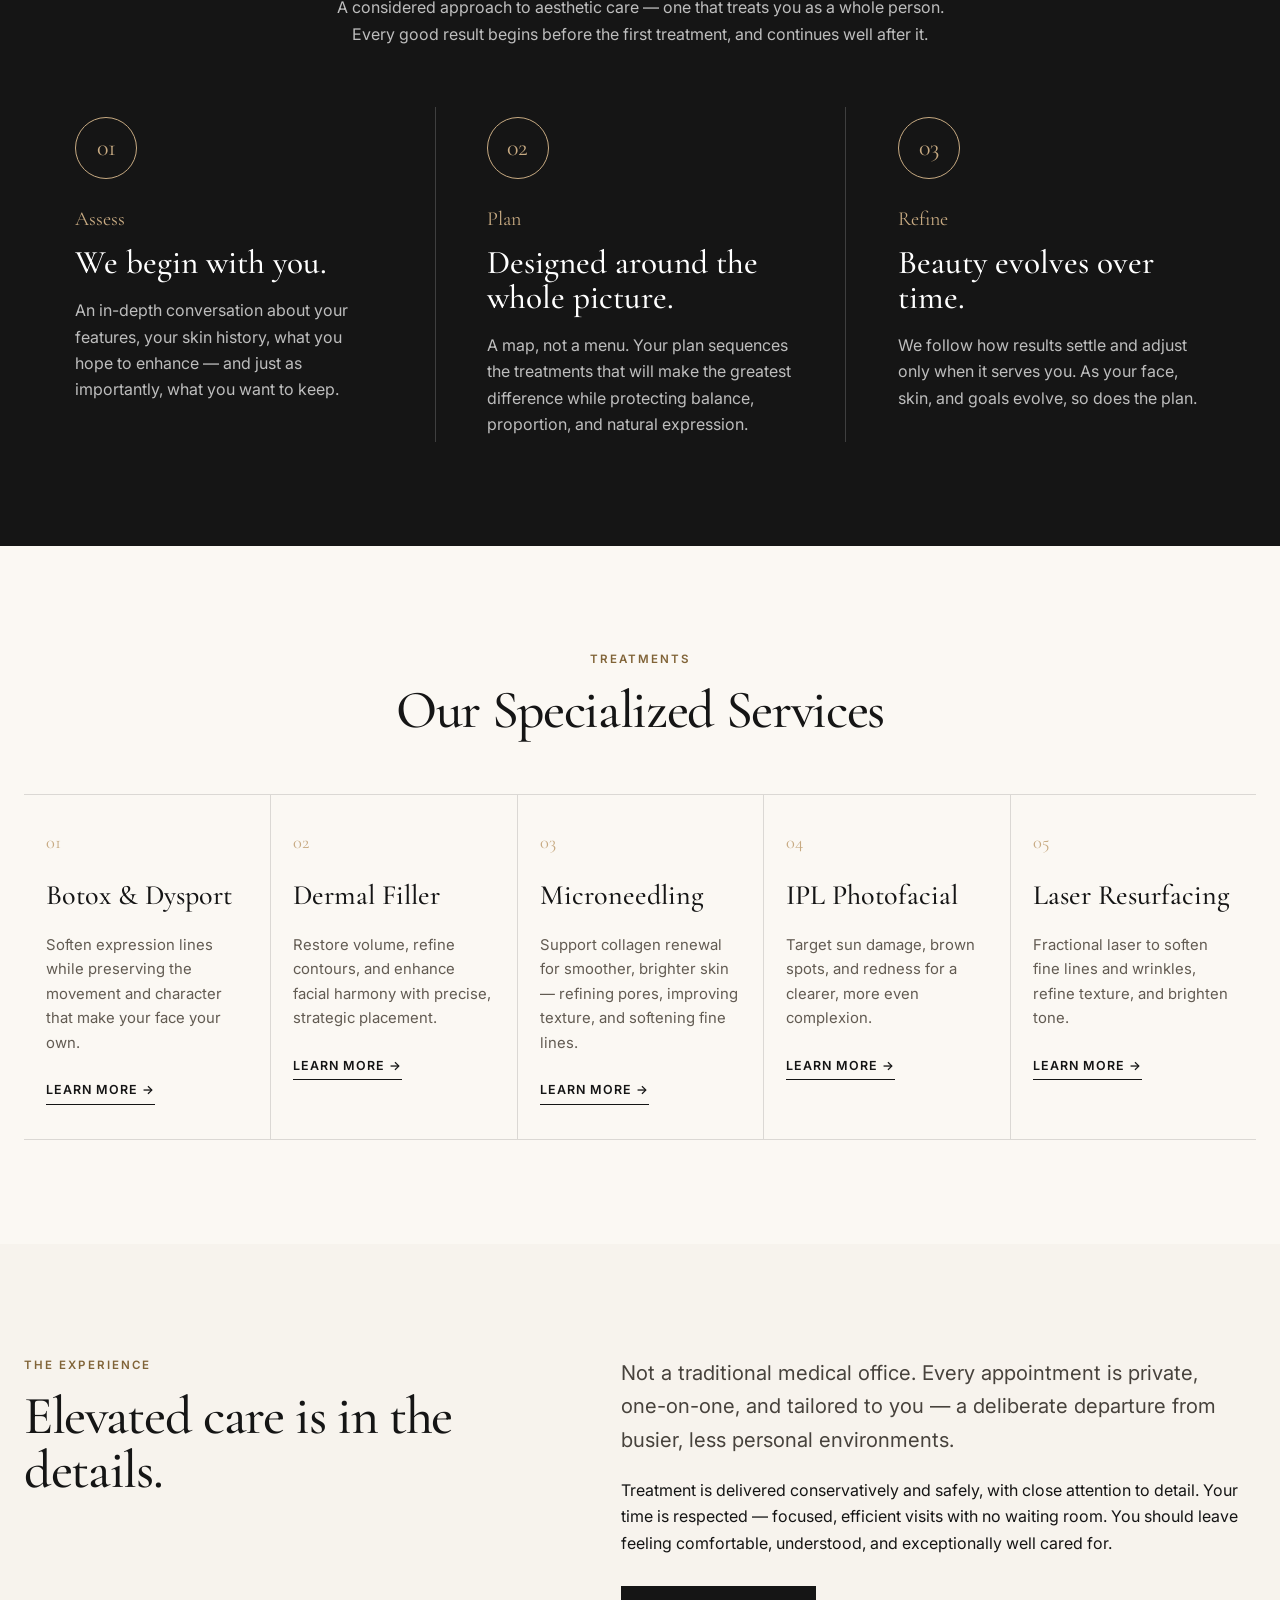
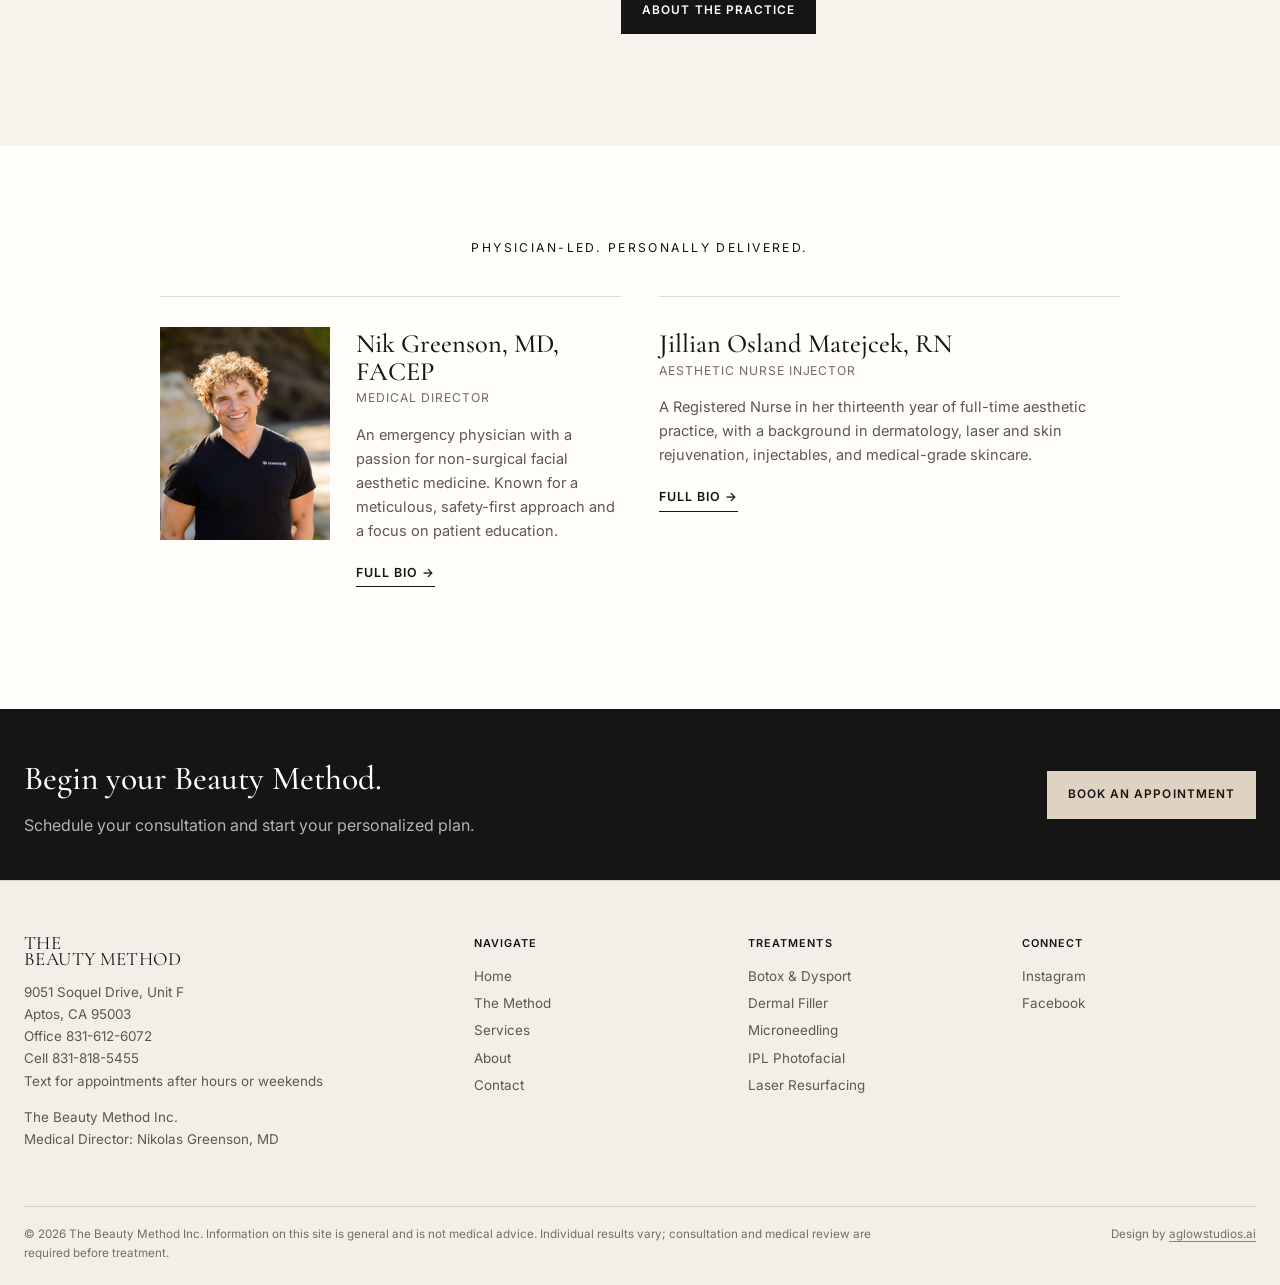
==== commit e3c631fd: "Add homepage holiday gift and Botox promotion banner" ====
--- a/index.html
+++ b/index.html
@@ -50,6 +50,25 @@
     </div>
   </section>
 
+  <section class="promotion" aria-labelledby="promotion-title">
+    <div class="container promotion-inner">
+      <div class="promotion-copy">
+        <p class="eyebrow">A little holiday beauty</p>
+        <h2 id="promotion-title">A thoughtful gift.<br>A beautiful possibility.</h2>
+        <p>Make their season personal. Get in touch to arrange a Beauty Method gift certificate for someone special.</p>
+        <a class="text-link" href="visit.html#book">Ask about gift certificates <span aria-hidden="true">→</span></a>
+      </div>
+      <!-- Seasonal offer: edit the heading, details, and link together when changing promotions. -->
+      <div class="promotion-offer" aria-labelledby="promotion-offer-title">
+        <p class="eyebrow">Featured offer · Botox</p>
+        <h3 id="promotion-offer-title">Buy 40 units.<br><em>Get 10 free.</em></h3>
+        <p>Contact us for offer details and to plan your appointment.</p>
+        <a class="btn" href="visit.html#book">Enquire about this offer <span aria-hidden="true">→</span></a>
+        <p class="promotion-note">Consultation and medical review required before treatment.</p>
+      </div>
+    </div>
+  </section>
+
   <section class="method" id="method" aria-labelledby="method-title">
     <div class="container">
       <p class="eyebrow" style="text-align:center">The Beauty Method</p>
--- a/styles.css
+++ b/styles.css
@@ -182,6 +182,19 @@
   background: linear-gradient(90deg, rgba(247,243,237,.12), transparent 30%);
   pointer-events:none;
 }
+
+.promotion { padding: 56px 0; background: var(--sand); border-block: 1px solid var(--line); }
+.promotion-inner { display: grid; grid-template-columns: 1.2fr 1fr; gap: clamp(32px, 6vw, 80px); align-items: center; }
+.promotion-copy { max-width: 540px; }
+.promotion h2, .promotion h3 { font-family: var(--serif); font-weight: 500; letter-spacing: -.025em; line-height: 1.05; margin: 0 0 18px; }
+.promotion h2 { font-size: clamp(2.3rem, 3.6vw, 3.5rem); }
+.promotion h3 { font-size: clamp(2.1rem, 3.2vw, 3rem); }
+.promotion h3 em { font-weight: 500; }
+.promotion-copy > p:not(.eyebrow), .promotion-offer > p:not(.eyebrow) { color: var(--ink-soft); max-width: 45ch; }
+.promotion .text-link { margin-top: 8px; }
+.promotion-offer { border-left: 1px solid rgba(21,21,21,.25); padding-left: clamp(32px, 6vw, 80px); }
+.promotion .promotion-note { font-size: .75rem; margin: 14px 0 0; }
+.promotion a:focus-visible { outline: 2px solid var(--ink); outline-offset: 5px; }
 
 .intro-editorial { padding: 112px 0; background: var(--paper); }
 .intro-editorial-inner { max-width: 920px; }
@@ -342,6 +355,9 @@
 }
 
 @media (max-width: 640px) {
+  .promotion { padding-block: 40px; }
+  .promotion-inner { grid-template-columns: 1fr; gap: 30px; }
+  .promotion-offer { border-left: 0; border-top: 1px solid rgba(21,21,21,.25); padding: 30px 0 0; }
   .container { width:min(calc(100% - 32px), var(--max)); }
   .brand-masthead { padding:10px 16px 8px; }
   .brand-logo { width:min(290px, 78vw); }
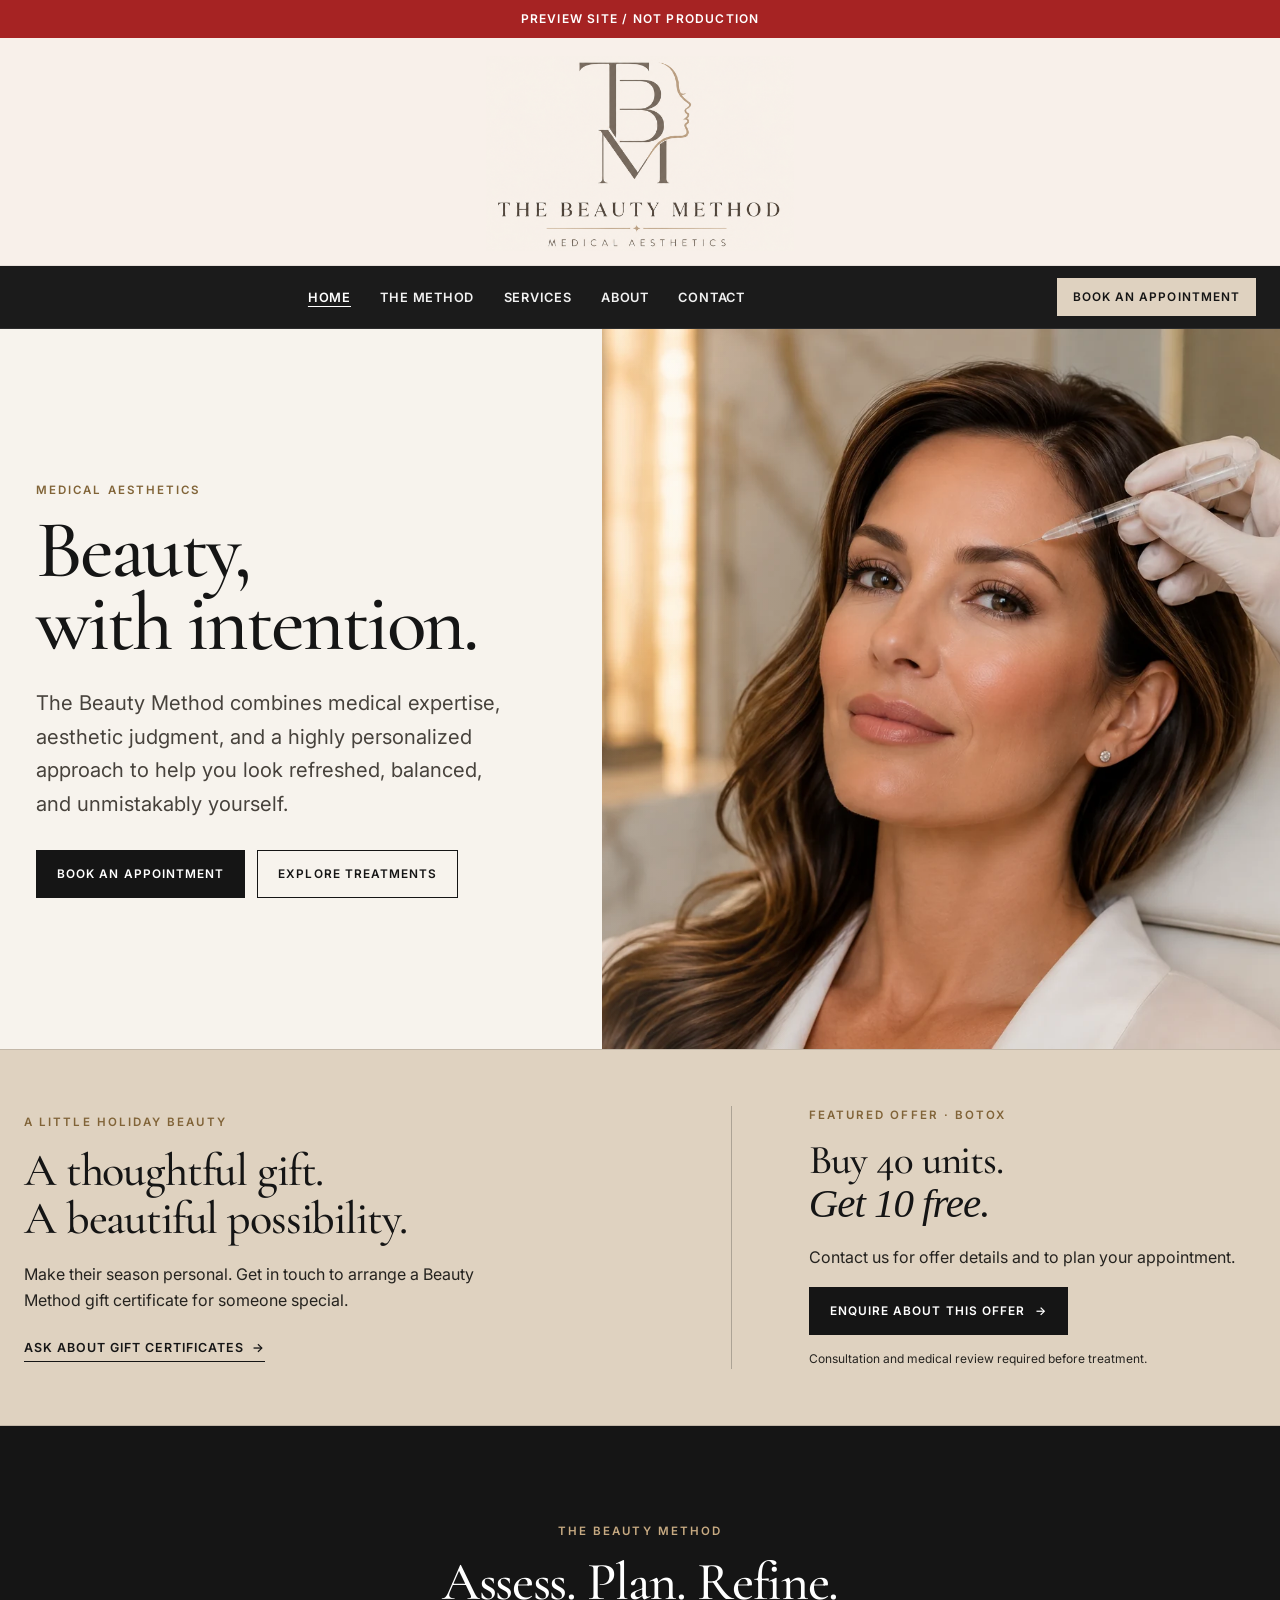
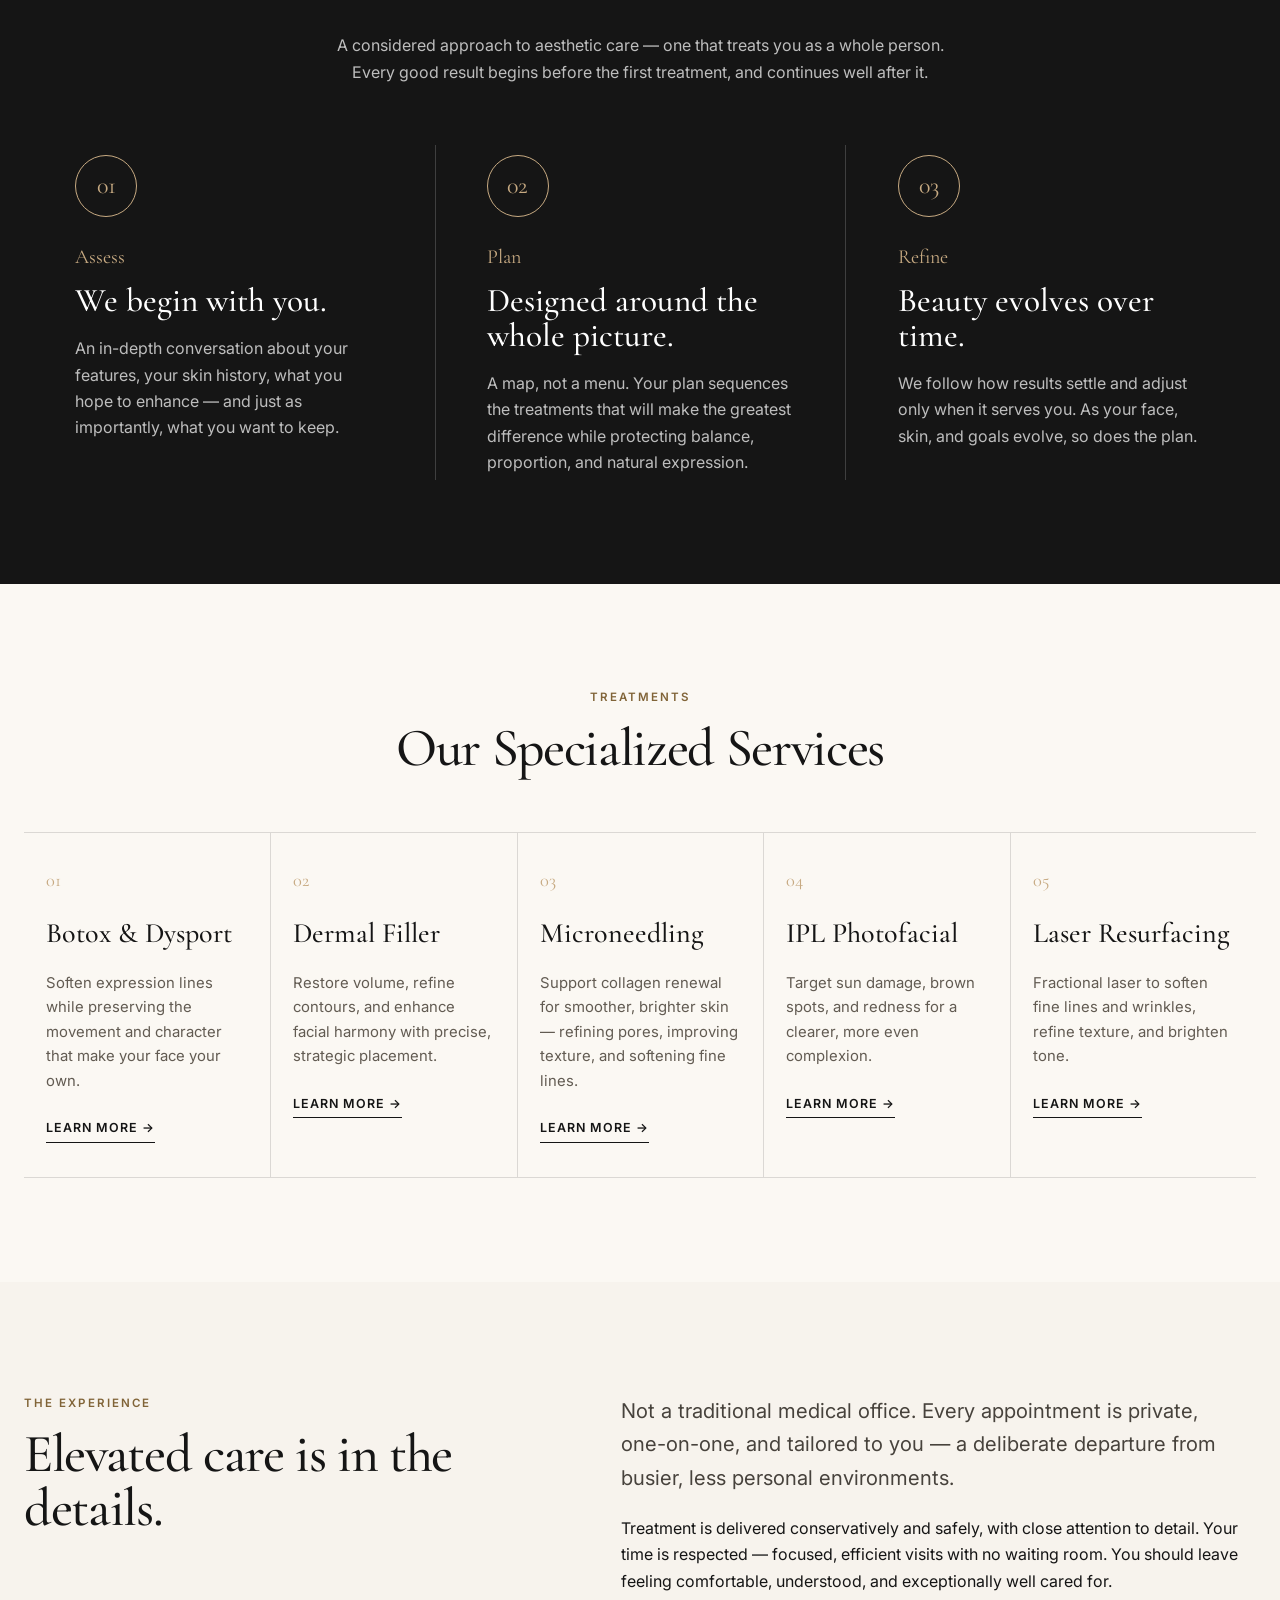
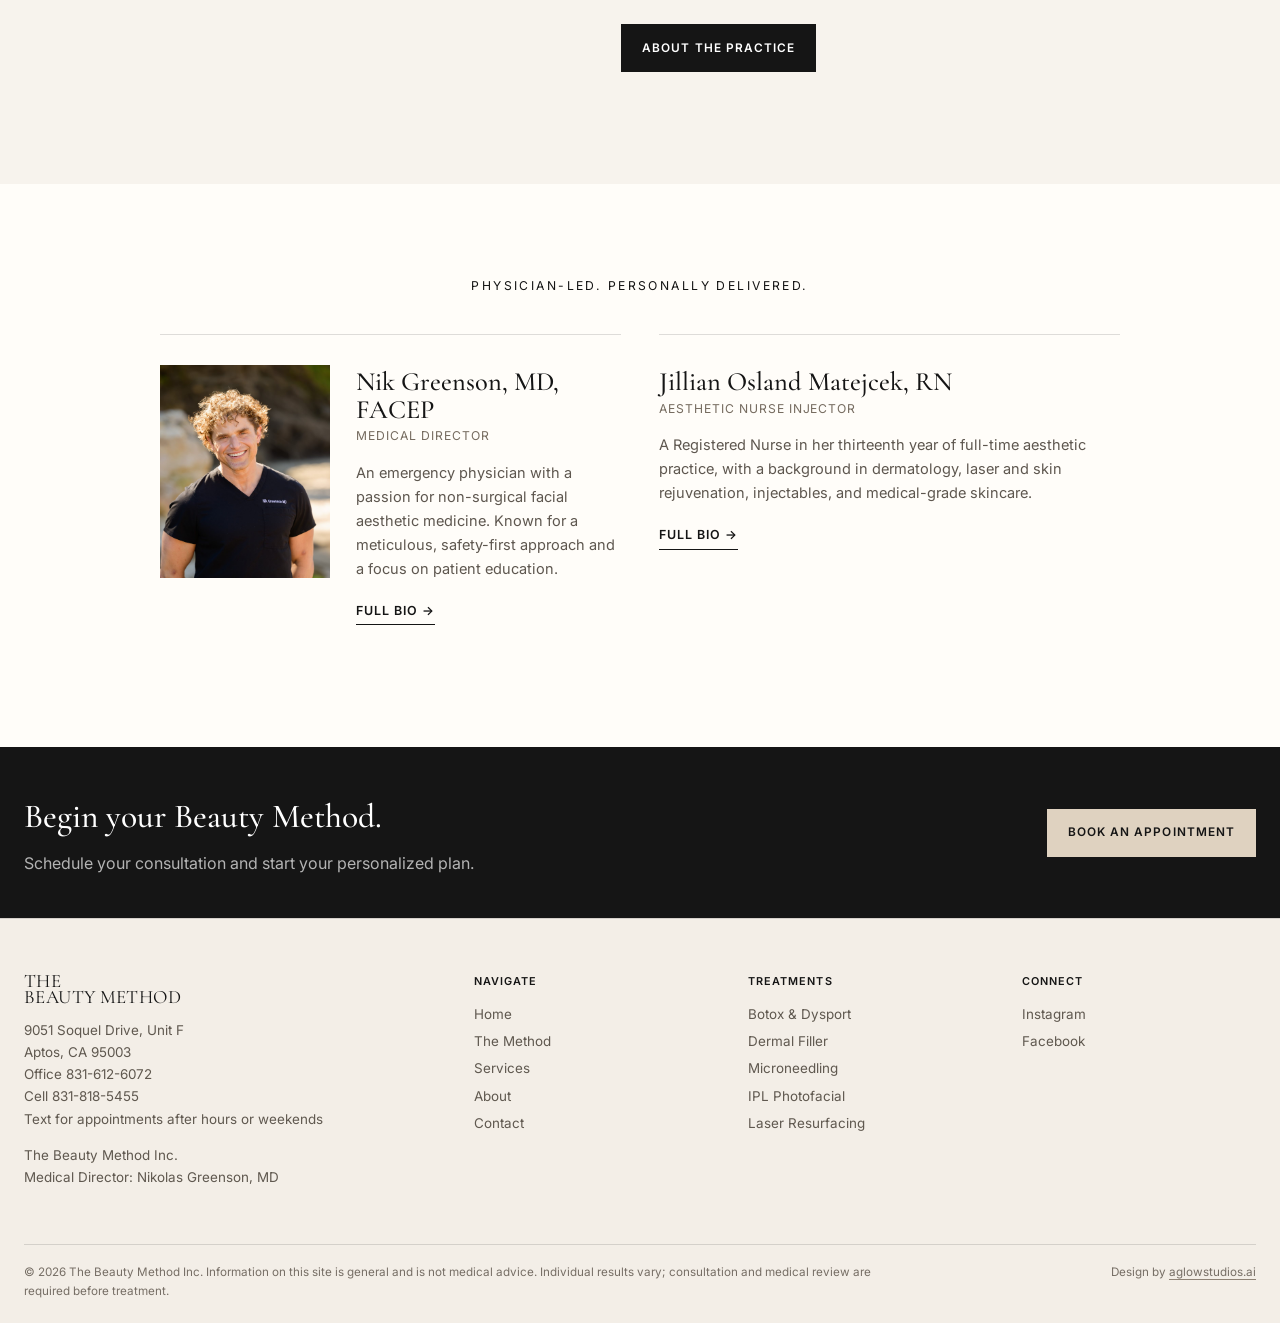
==== commit 0f0723ab: "Restore preview notice and add direct promotion anchor" ====
--- a/index.html
+++ b/index.html
@@ -13,6 +13,7 @@
   <link rel="stylesheet" href="styles.css">
 </head>
 <body>
+<div class="preview-notice" role="note" aria-label="Preview site notice">PREVIEW SITE / NOT PRODUCTION</div>
 <a class="skip-link" href="#main">Skip to content</a>
 <header class="brand-masthead">
   <a class="brand-logo-link" href="index.html" aria-label="The Beauty Method home">
@@ -50,7 +51,7 @@
     </div>
   </section>
 
-  <section class="promotion" aria-labelledby="promotion-title">
+  <section id="promotions" class="promotion" aria-labelledby="promotion-title">
     <div class="container promotion-inner">
       <div class="promotion-copy">
         <p class="eyebrow">A little holiday beauty</p>
--- a/styles.css
+++ b/styles.css
@@ -29,6 +29,12 @@
 a { color: inherit; text-decoration: none; }
 button, input, select, textarea { font: inherit; }
 ::selection { background: var(--sand); color: var(--ink); }
+
+.preview-notice {
+  background: #a62323; color: #fff; padding: 10px 16px; text-align: center;
+  font-size: .75rem; font-weight: 600; letter-spacing: .1em; line-height: 1.5;
+}
+#promotions { scroll-margin-top: 80px; }
 
 .skip-link {
   position: absolute; left: -999px; top: 8px; z-index: 1000;
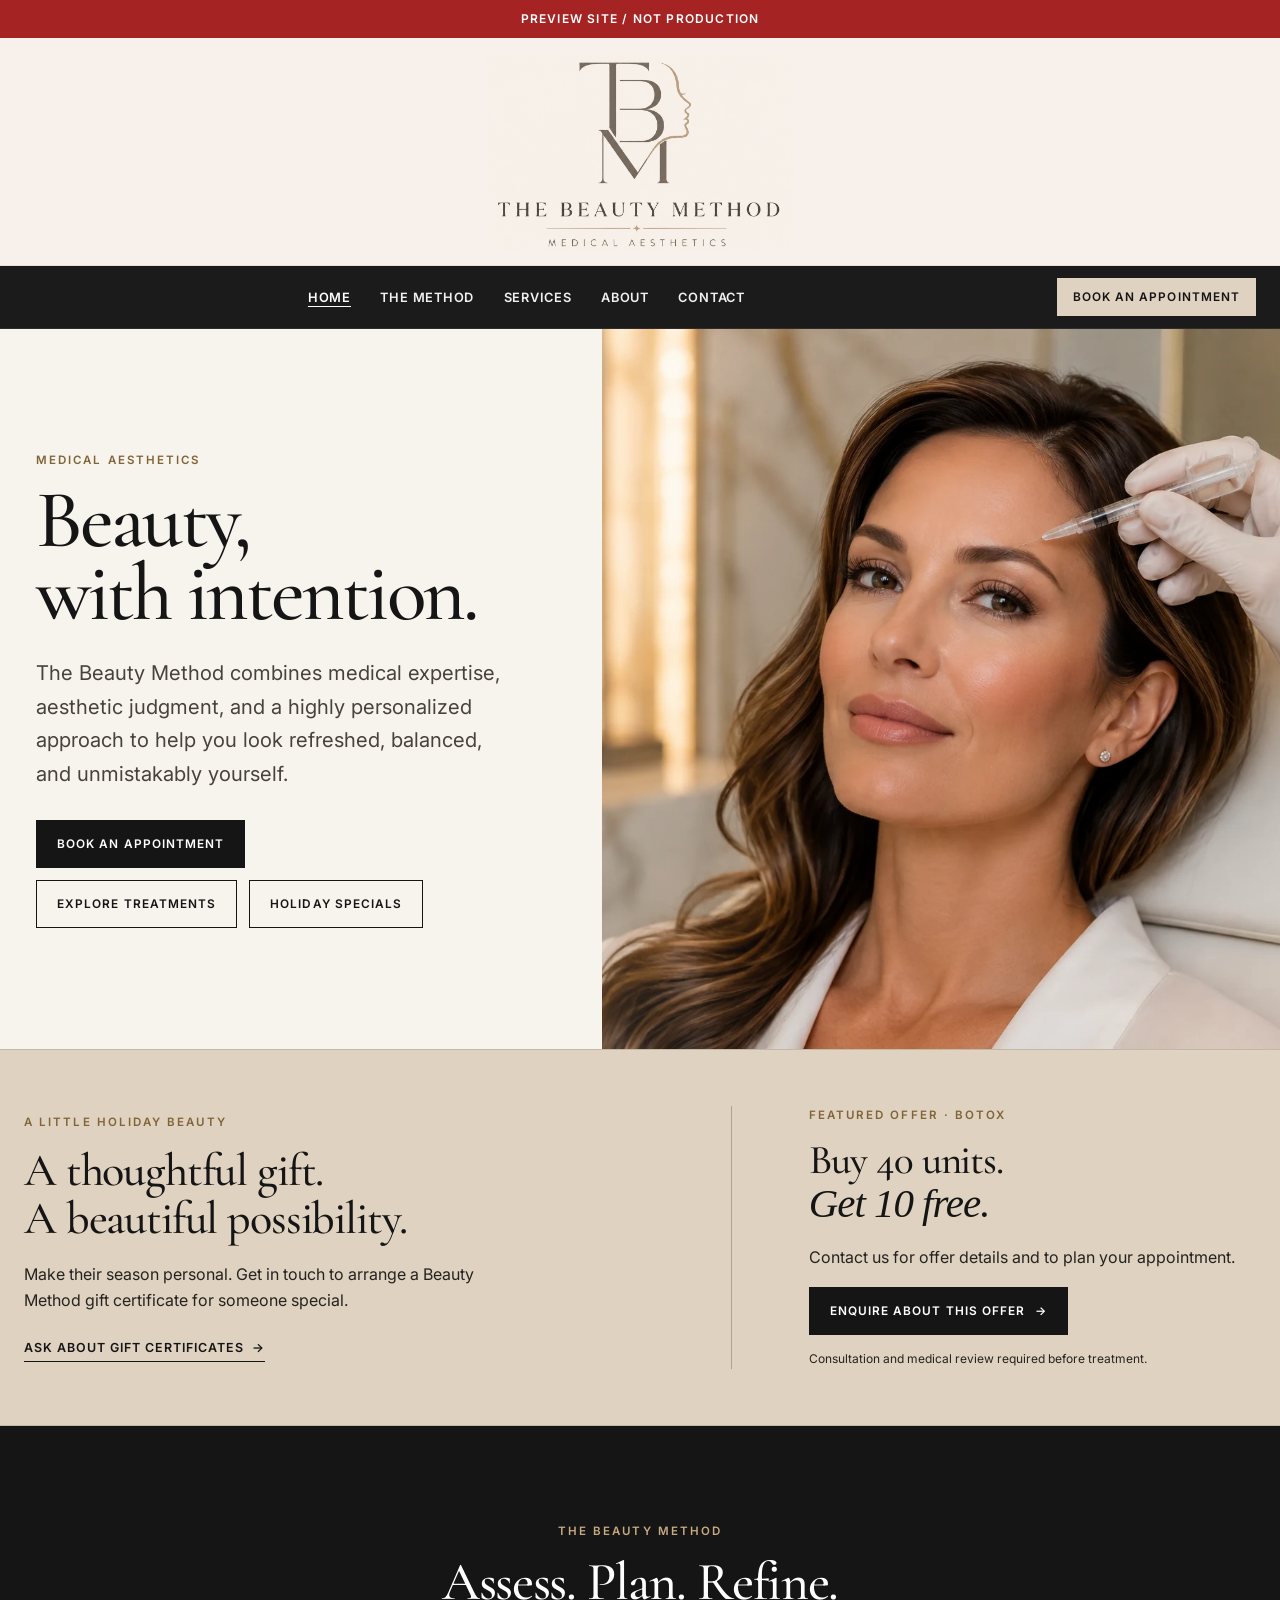
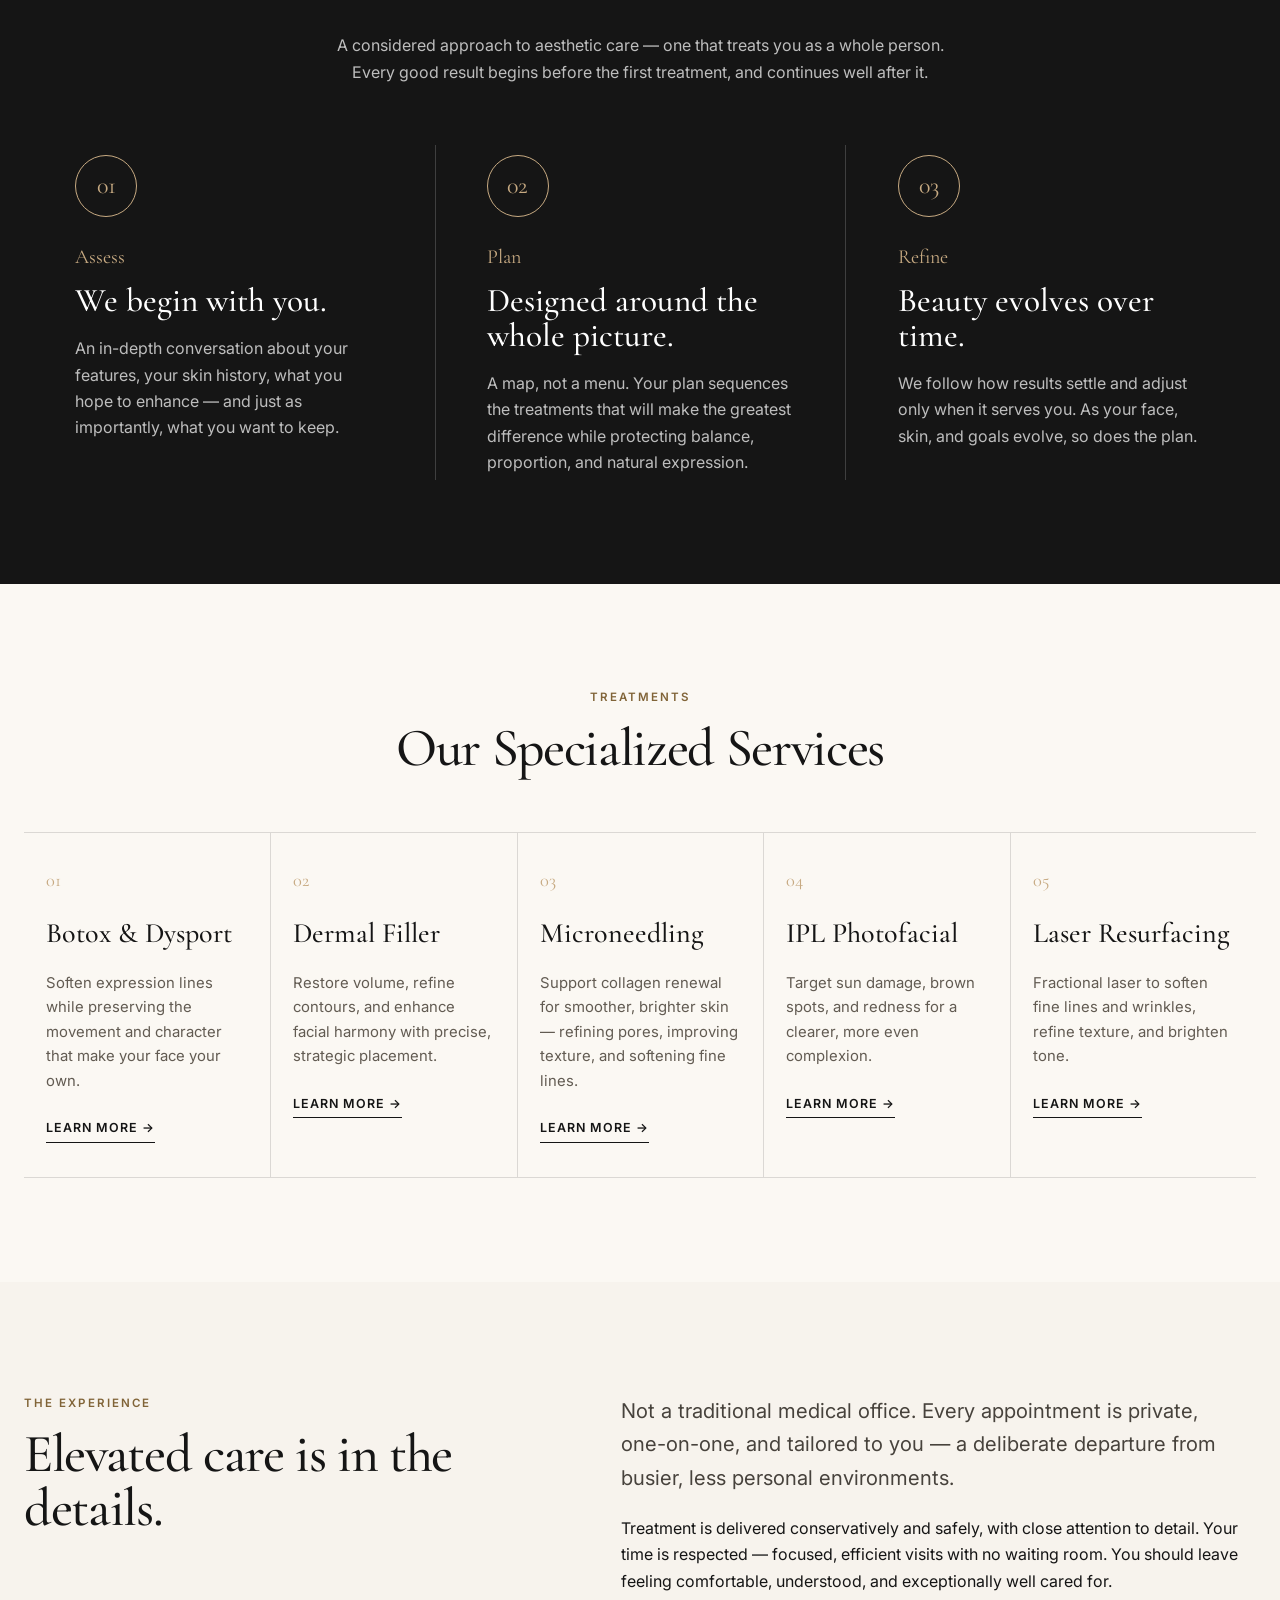
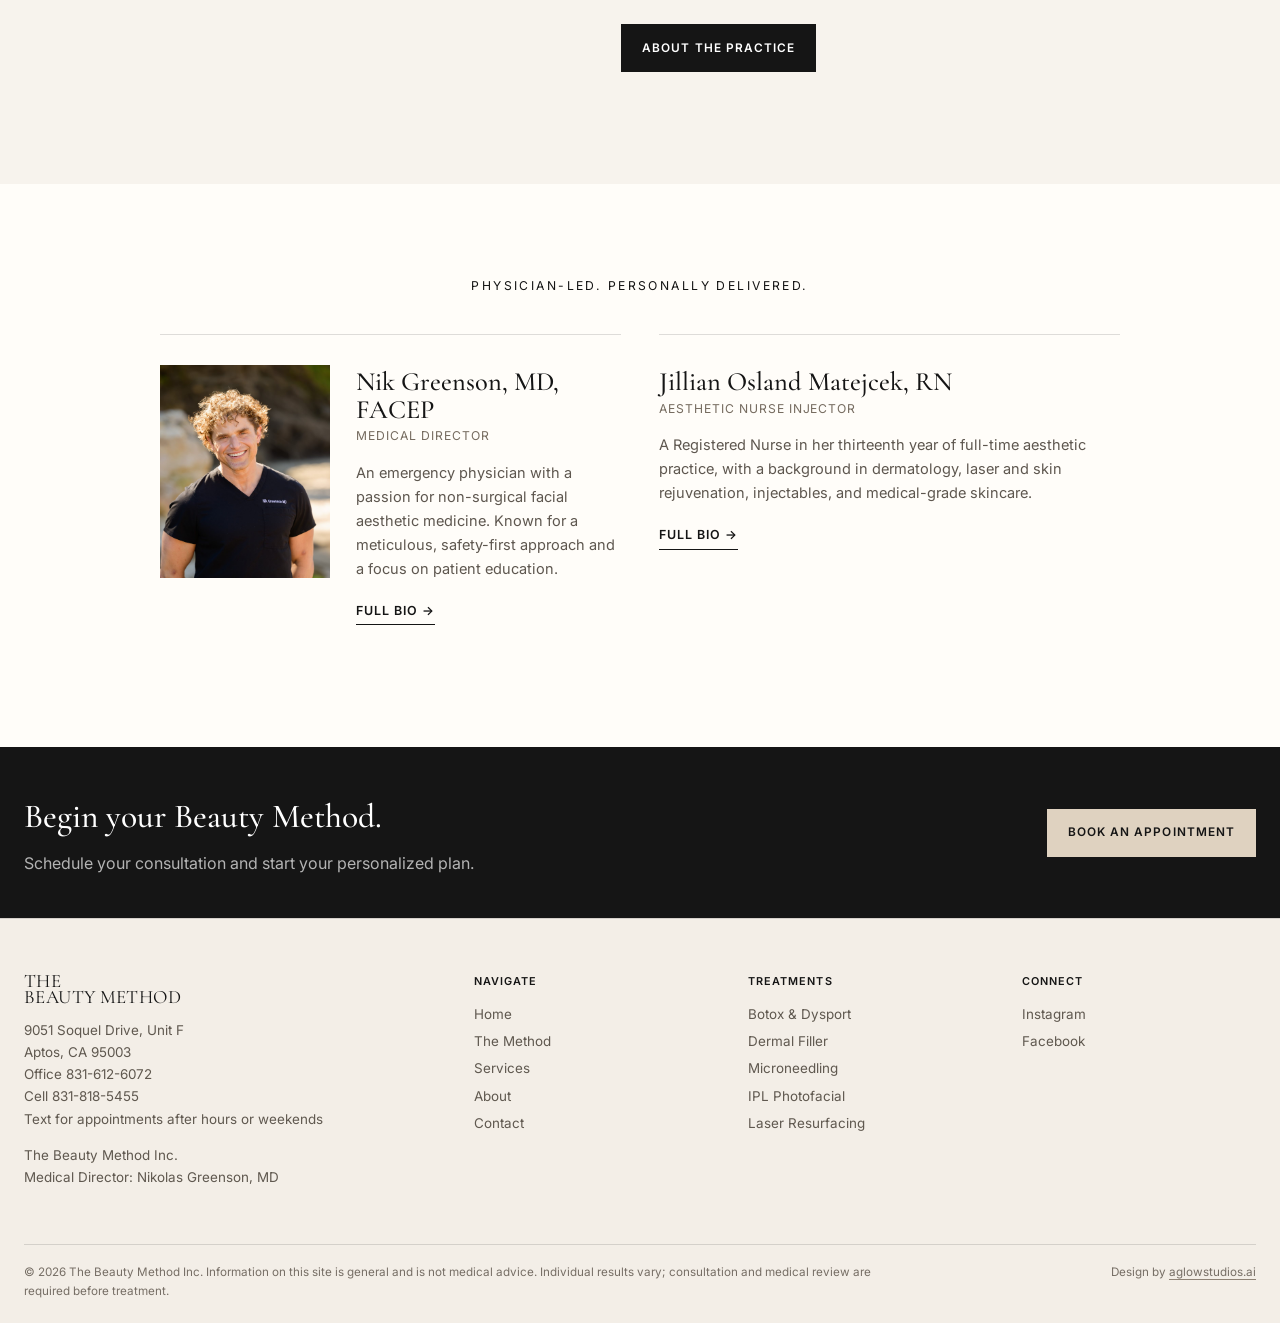
==== commit ee73e01a: "Add Holiday Specials hero link with responsive button layout" ====
--- a/index.html
+++ b/index.html
@@ -41,9 +41,10 @@
       <p class="eyebrow">Medical Aesthetics</p>
       <h1 class="display">Beauty,<br>with intention.</h1>
       <p class="lede">The Beauty Method combines medical expertise, aesthetic judgment, and a highly personalized approach to help you look refreshed, balanced, and unmistakably yourself.</p>
-      <div class="actions">
+      <div class="actions hero-actions">
         <a class="btn" href="visit.html#book" data-book-link>Book an Appointment</a>
         <a class="btn btn--ghost" href="services.html">Explore treatments</a>
+        <a class="btn btn--ghost" href="#promotions">Holiday Specials</a>
       </div>
     </div>
     <div class="hero-media">
--- a/styles.css
+++ b/styles.css
@@ -181,6 +181,8 @@
 }
 .hero-copy { align-self: center; padding: 84px max(36px, calc((100vw - var(--max))/2)); padding-right: 7vw; }
 .hero-copy .lede { max-width: 510px; margin: 25px 0 0; }
+.hero-actions { display: grid; grid-template-columns: repeat(2, max-content); }
+.hero-actions > :first-child { grid-column: 1 / -1; justify-self: start; }
 .hero-media { min-height: 640px; position: relative; background: #d8cbbc; overflow: hidden; }
 .hero-media img { width:100%; height:100%; object-fit:cover; object-position: 51% center; }
 .hero-media::after {
@@ -361,6 +363,8 @@
 }
 
 @media (max-width: 640px) {
+  .hero-actions { grid-template-columns: 1fr; }
+  .hero-actions > :first-child { justify-self: stretch; }
   .promotion { padding-block: 40px; }
   .promotion-inner { grid-template-columns: 1fr; gap: 30px; }
   .promotion-offer { border-left: 0; border-top: 1px solid rgba(21,21,21,.25); padding: 30px 0 0; }
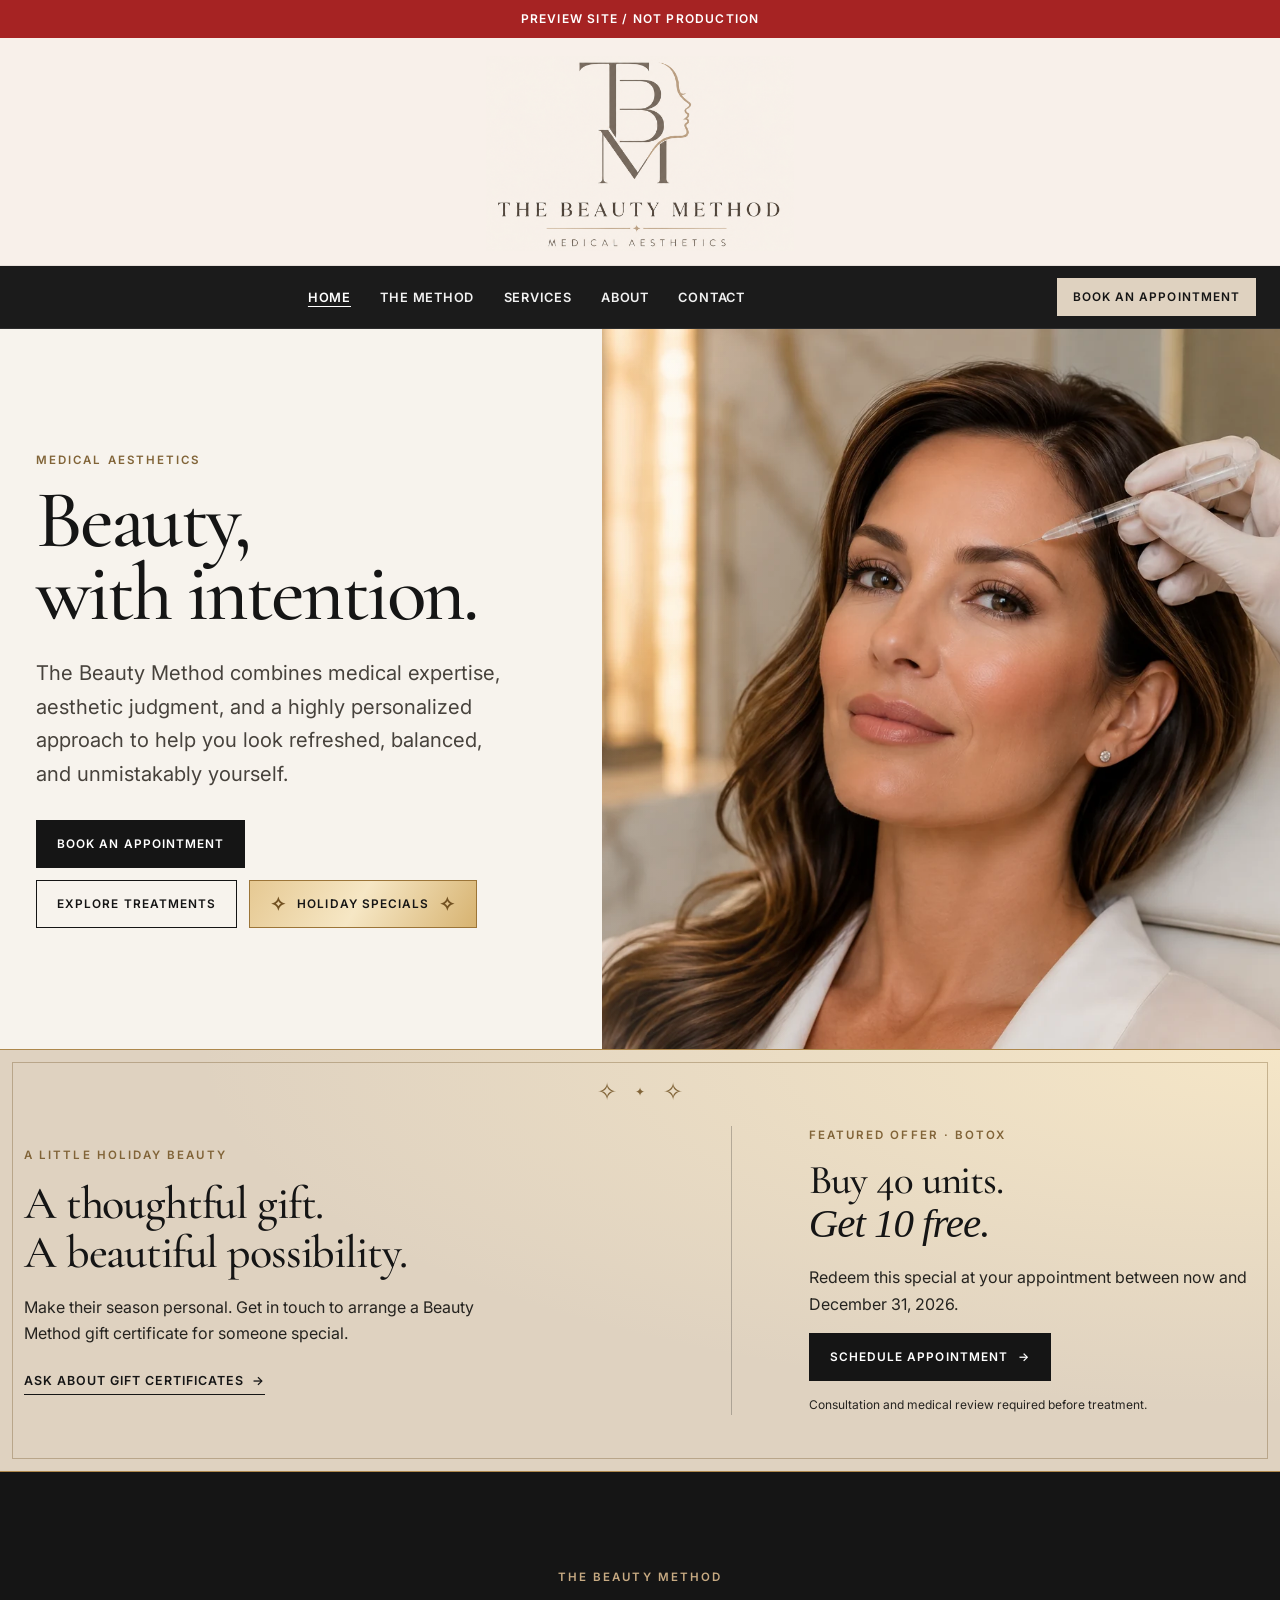
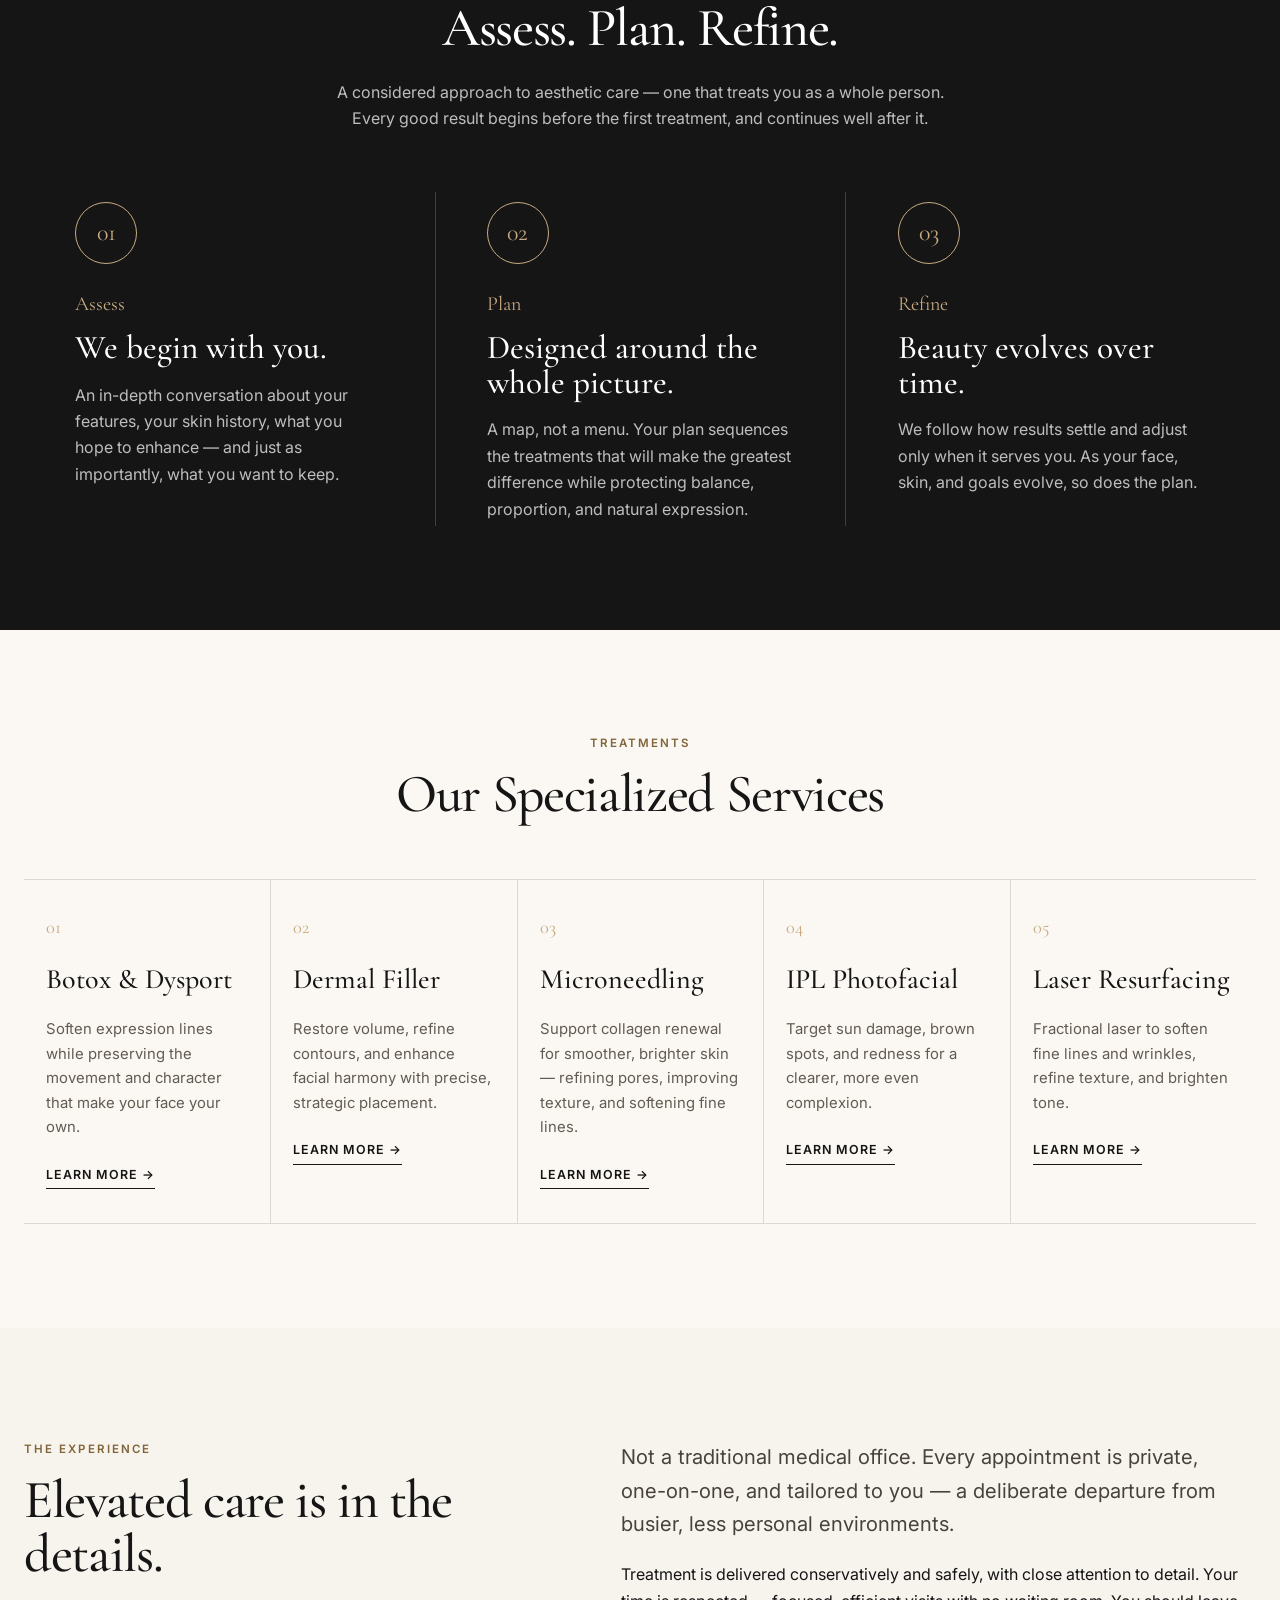
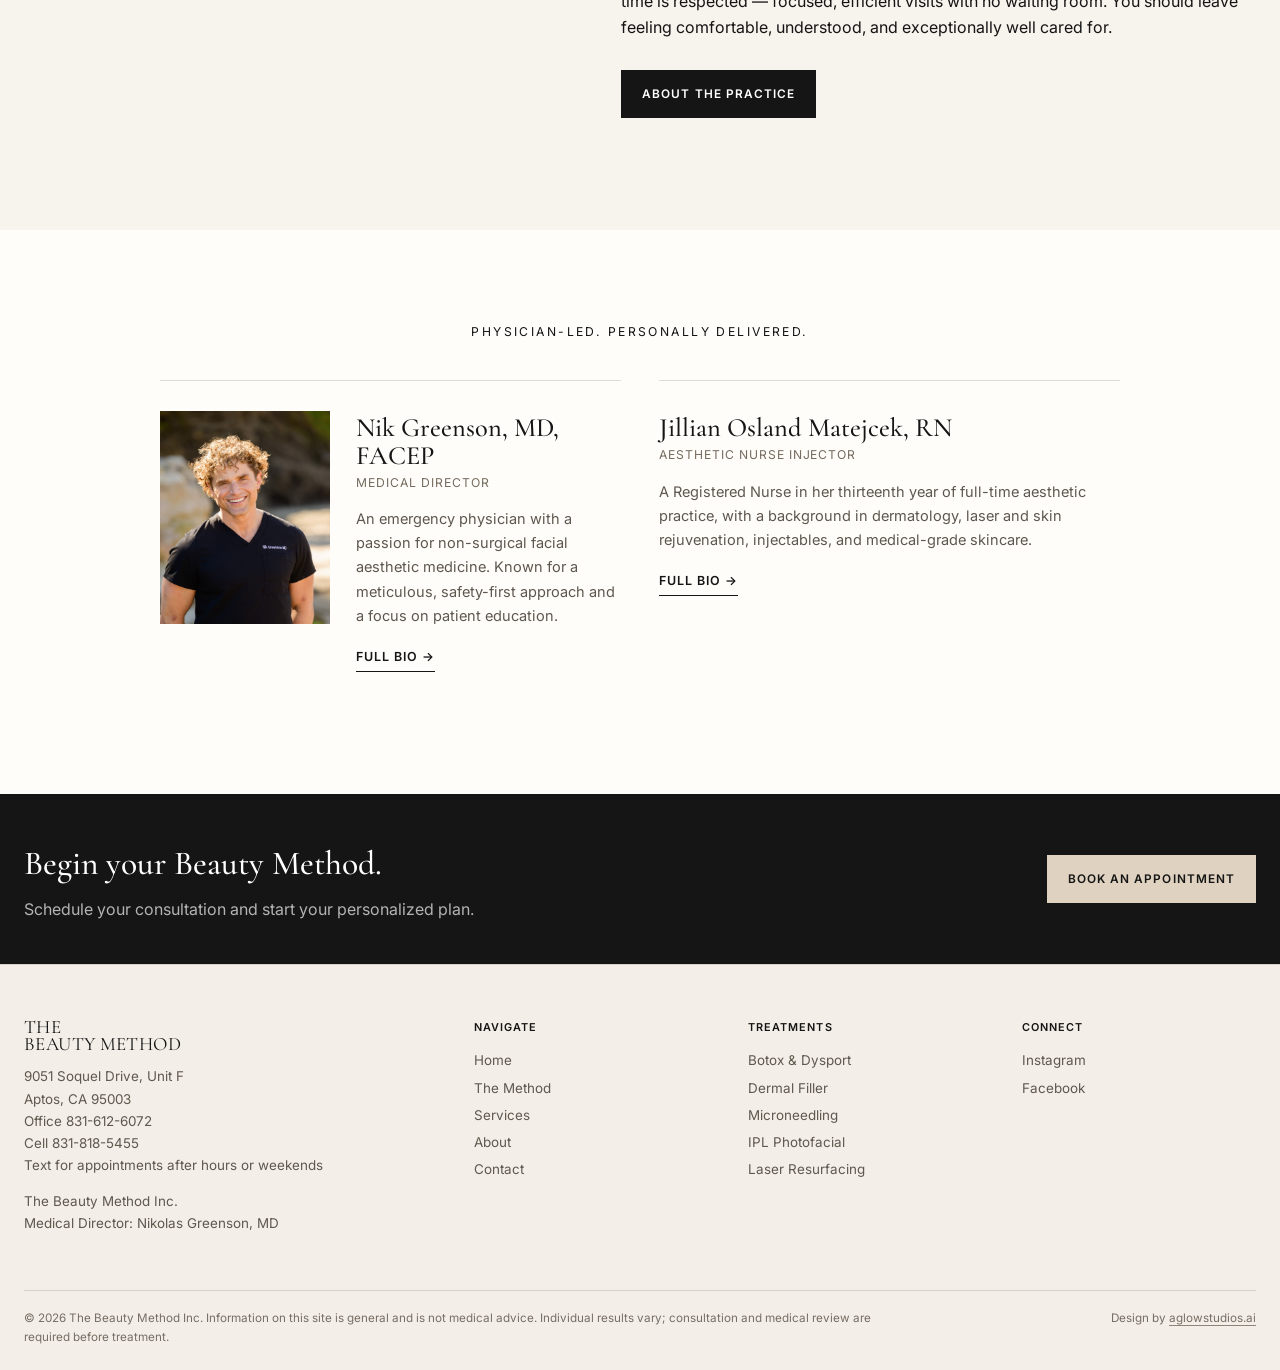
==== commit 41287d6a: "Add gold holiday accents and appointment redemption details" ====
--- a/index.html
+++ b/index.html
@@ -44,7 +44,7 @@
       <div class="actions hero-actions">
         <a class="btn" href="visit.html#book" data-book-link>Book an Appointment</a>
         <a class="btn btn--ghost" href="services.html">Explore treatments</a>
-        <a class="btn btn--ghost" href="#promotions">Holiday Specials</a>
+        <a class="btn btn--holiday" href="#promotions"><span aria-hidden="true">✧</span> Holiday Specials <span aria-hidden="true">✧</span></a>
       </div>
     </div>
     <div class="hero-media">
@@ -53,6 +53,7 @@
   </section>
 
   <section id="promotions" class="promotion" aria-labelledby="promotion-title">
+    <div class="promotion-sparkles" aria-hidden="true"><span>✧</span><span>✦</span><span>✧</span></div>
     <div class="container promotion-inner">
       <div class="promotion-copy">
         <p class="eyebrow">A little holiday beauty</p>
@@ -64,8 +65,8 @@
       <div class="promotion-offer" aria-labelledby="promotion-offer-title">
         <p class="eyebrow">Featured offer · Botox</p>
         <h3 id="promotion-offer-title">Buy 40 units.<br><em>Get 10 free.</em></h3>
-        <p>Contact us for offer details and to plan your appointment.</p>
-        <a class="btn" href="visit.html#book">Enquire about this offer <span aria-hidden="true">→</span></a>
+        <p>Redeem this special at your appointment between now and December 31, 2026.</p>
+        <a class="btn" href="https://fklyz.myaestheticrecord.com/online-booking/h/M18zMzIzNV9jbGluaWNz" data-book-link target="_blank" rel="noopener">Schedule appointment <span aria-hidden="true">→</span></a>
         <p class="promotion-note">Consultation and medical review required before treatment.</p>
       </div>
     </div>
--- a/styles.css
+++ b/styles.css
@@ -113,6 +113,9 @@
 .btn--ghost:hover { background: var(--ink); color: white; }
 .btn--light { background: var(--sand); border-color: var(--sand); color: var(--ink); }
 .btn--light:hover { background: #eadfce; border-color: #eadfce; }
+.btn--holiday { color: var(--ink); border-color: #9c7538; background: linear-gradient(120deg, #e6c993, #f6e7c5 48%, #d7b371); }
+.btn--holiday:hover { color: var(--ink); border-color: #816438; background: #efdbb2; }
+.btn--holiday > span { color: #735222; font-size: 1.2rem; line-height: 1; }
 .text-link {
   display: inline-flex; gap: 8px; align-items: center;
   font-size: .78rem; font-weight: 600; letter-spacing: .08em; text-transform: uppercase;
@@ -191,7 +194,11 @@
   pointer-events:none;
 }
 
-.promotion { padding: 56px 0; background: var(--sand); border-block: 1px solid var(--line); }
+.promotion { position: relative; isolation: isolate; padding: 56px 0; background: radial-gradient(ellipse at top right, #f5e6c7, transparent 60%), var(--sand); border-block: 1px solid #ad874c; }
+.promotion::before { content: ""; position: absolute; inset: 12px; border: 1px solid rgba(129,100,56,.4); pointer-events: none; z-index: -1; }
+.promotion-sparkles { display: flex; align-items: center; justify-content: center; gap: 18px; color: var(--gold-text); margin: -26px 0 22px; line-height: 1; pointer-events: none; }
+.promotion-sparkles span { font-size: 1.5rem; }
+.promotion-sparkles span:nth-child(2) { font-size: .75rem; }
 .promotion-inner { display: grid; grid-template-columns: 1.2fr 1fr; gap: clamp(32px, 6vw, 80px); align-items: center; }
 .promotion-copy { max-width: 540px; }
 .promotion h2, .promotion h3 { font-family: var(--serif); font-weight: 500; letter-spacing: -.025em; line-height: 1.05; margin: 0 0 18px; }
@@ -366,6 +373,7 @@
   .hero-actions { grid-template-columns: 1fr; }
   .hero-actions > :first-child { justify-self: stretch; }
   .promotion { padding-block: 40px; }
+  .promotion-sparkles { margin-top: -10px; }
   .promotion-inner { grid-template-columns: 1fr; gap: 30px; }
   .promotion-offer { border-left: 0; border-top: 1px solid rgba(21,21,21,.25); padding: 30px 0 0; }
   .container { width:min(calc(100% - 32px), var(--max)); }
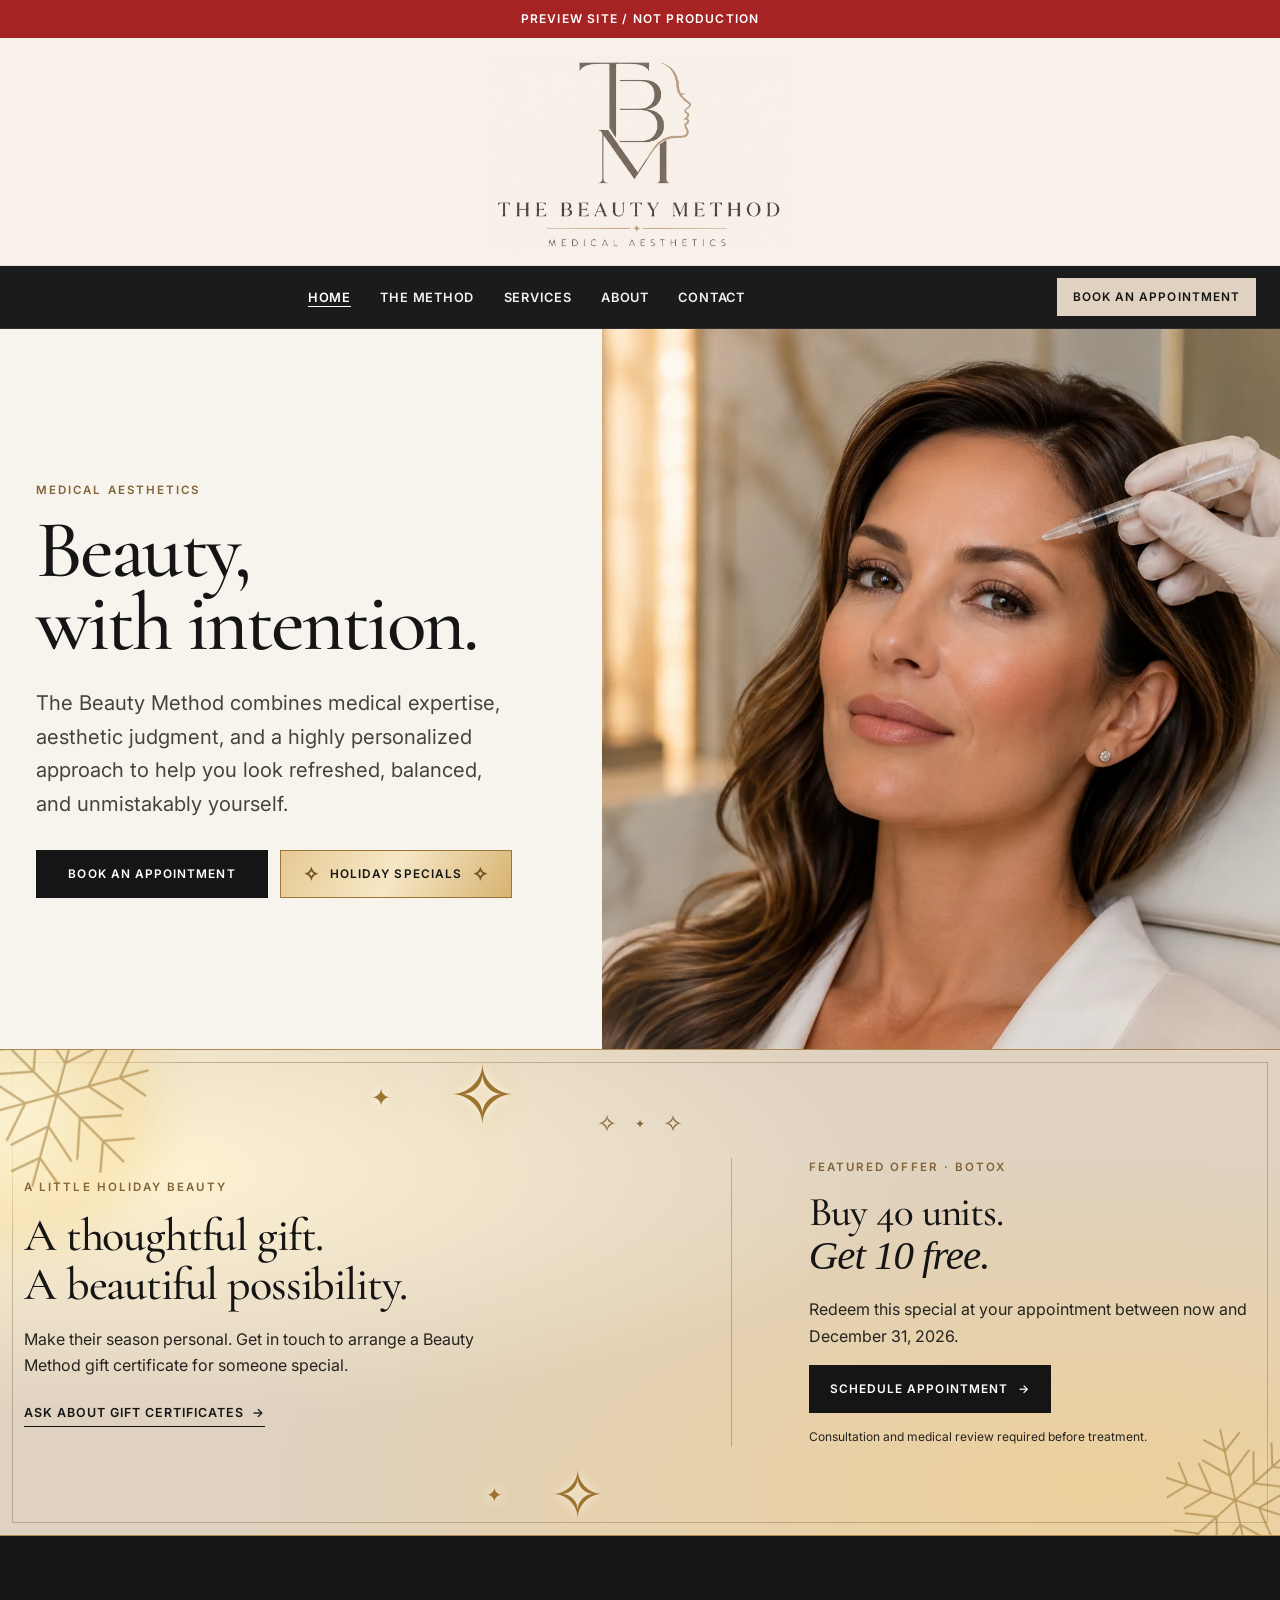
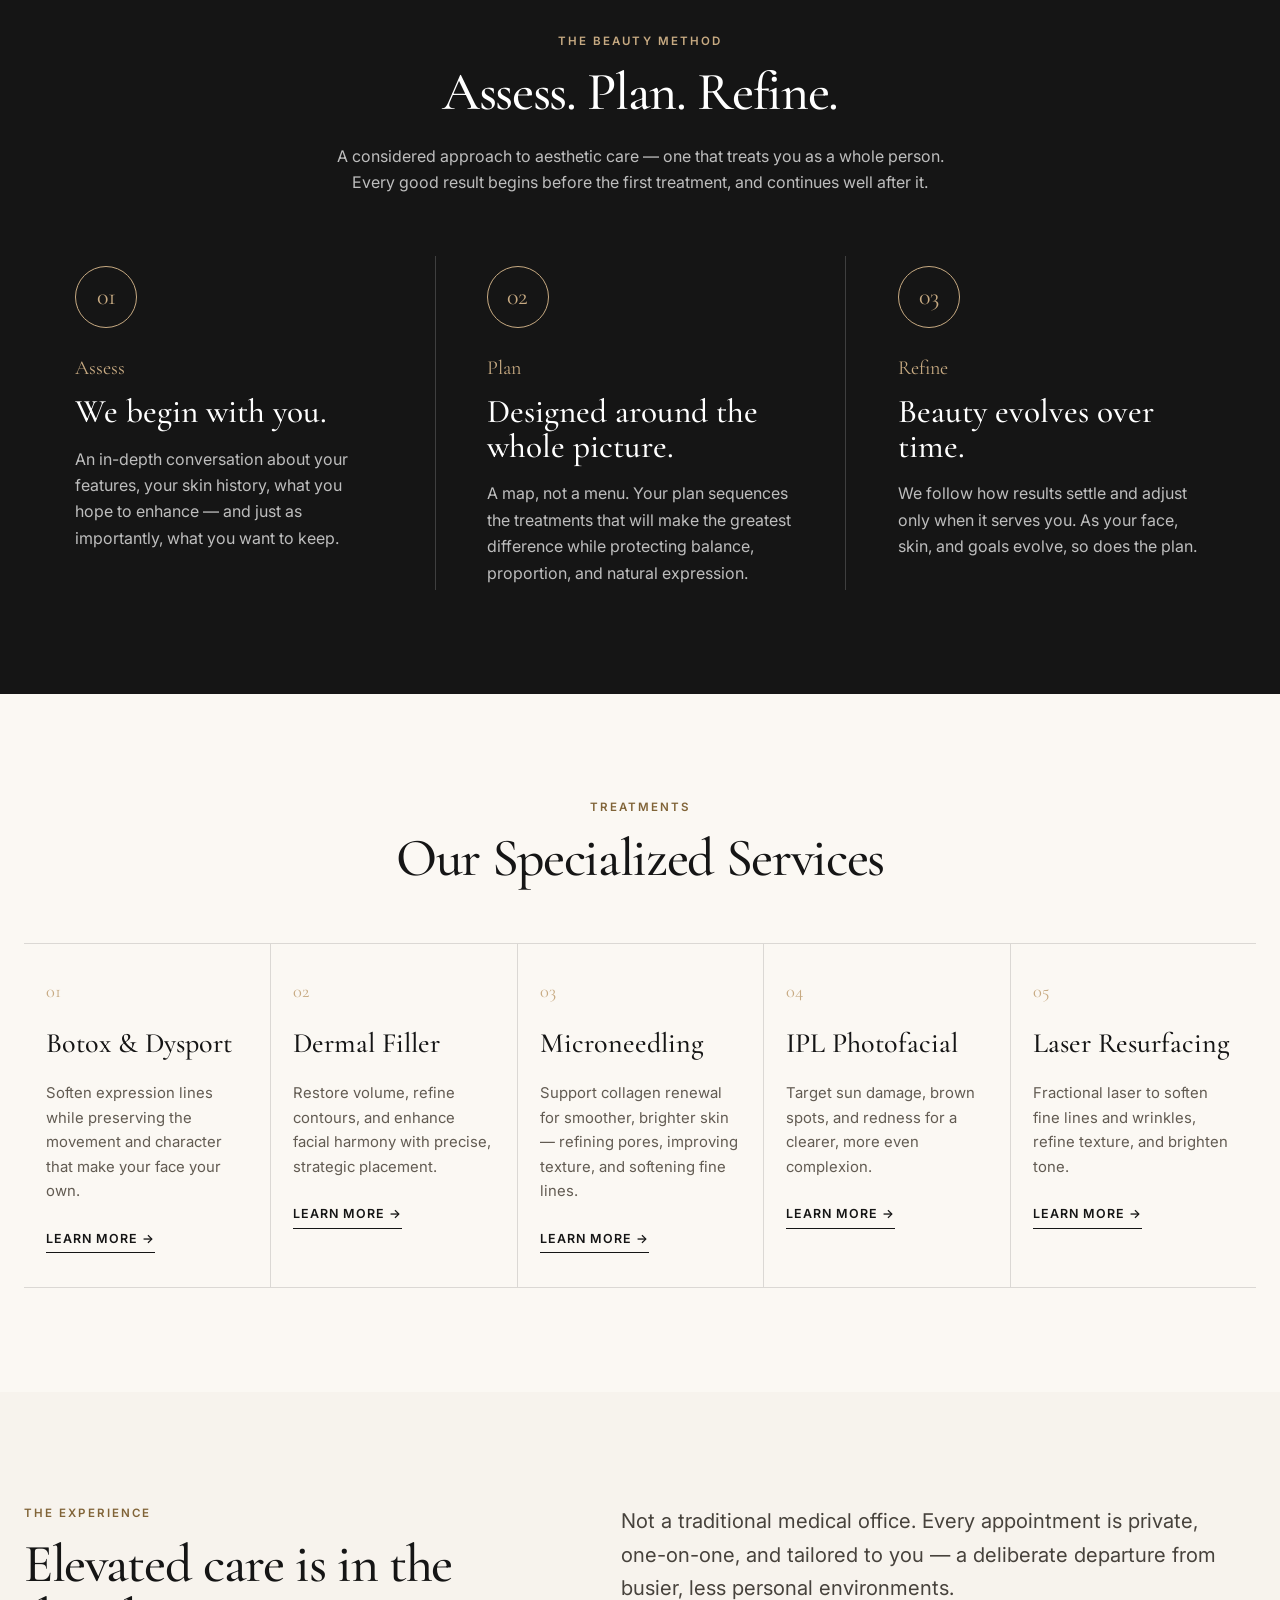
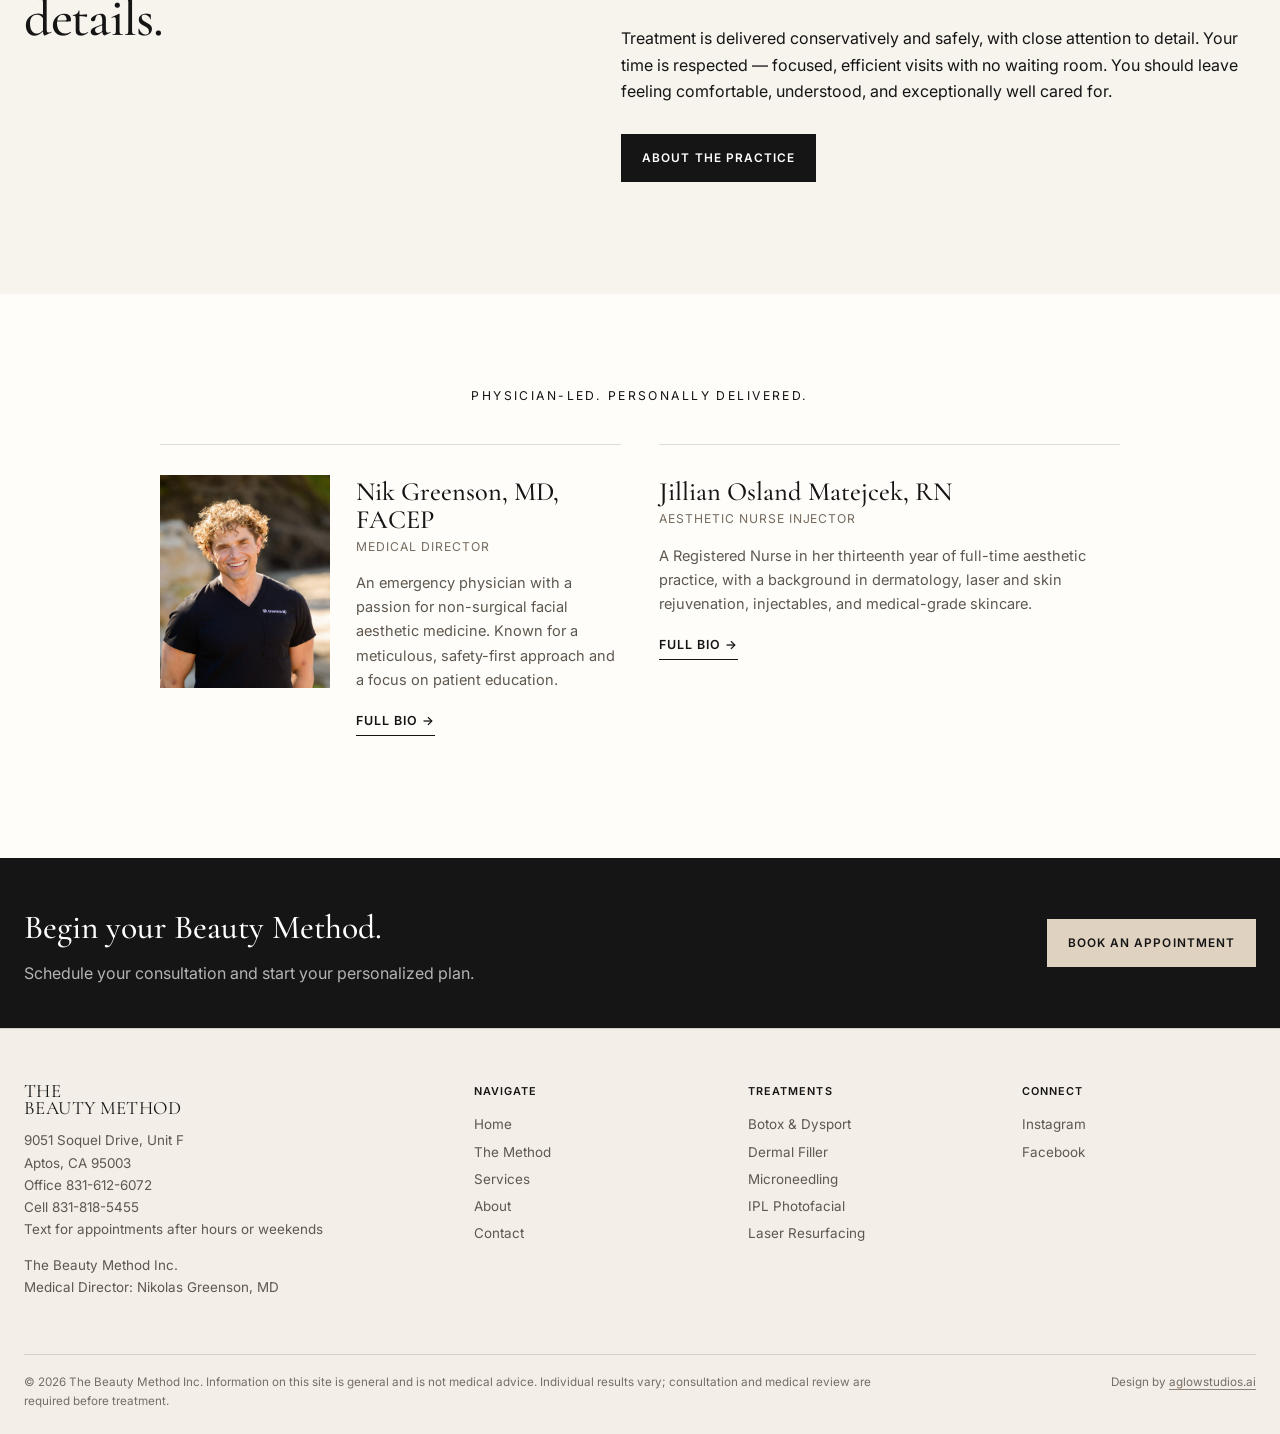
==== commit 5d2f5edb: "Enhance holiday section with glowing gold snowflakes and simplify hero actions" ====
--- a/index.html
+++ b/index.html
@@ -43,7 +43,6 @@
       <p class="lede">The Beauty Method combines medical expertise, aesthetic judgment, and a highly personalized approach to help you look refreshed, balanced, and unmistakably yourself.</p>
       <div class="actions hero-actions">
         <a class="btn" href="visit.html#book" data-book-link>Book an Appointment</a>
-        <a class="btn btn--ghost" href="services.html">Explore treatments</a>
         <a class="btn btn--holiday" href="#promotions"><span aria-hidden="true">✧</span> Holiday Specials <span aria-hidden="true">✧</span></a>
       </div>
     </div>
@@ -53,6 +52,14 @@
   </section>
 
   <section id="promotions" class="promotion" aria-labelledby="promotion-title">
+    <div class="holiday-decoration" aria-hidden="true">
+      <svg class="holiday-snowflake holiday-snowflake--large" viewBox="0 0 120 120" fill="none">
+        <defs><path id="snowflake-arm" d="M60 60V8M60 24L47 13M60 24L73 13M60 42L43 27M60 42L77 27"/></defs>
+        <g stroke="currentColor" stroke-width="1.3" stroke-linecap="round"><use href="#snowflake-arm"/><use href="#snowflake-arm" transform="rotate(60 60 60)"/><use href="#snowflake-arm" transform="rotate(120 60 60)"/><use href="#snowflake-arm" transform="rotate(180 60 60)"/><use href="#snowflake-arm" transform="rotate(240 60 60)"/><use href="#snowflake-arm" transform="rotate(300 60 60)"/></g>
+      </svg>
+      <svg class="holiday-snowflake holiday-snowflake--small" viewBox="0 0 120 120" fill="none"><g stroke="currentColor" stroke-width="1.3" stroke-linecap="round"><use href="#snowflake-arm"/><use href="#snowflake-arm" transform="rotate(60 60 60)"/><use href="#snowflake-arm" transform="rotate(120 60 60)"/><use href="#snowflake-arm" transform="rotate(180 60 60)"/><use href="#snowflake-arm" transform="rotate(240 60 60)"/><use href="#snowflake-arm" transform="rotate(300 60 60)"/></g></svg>
+      <span class="holiday-star holiday-star--one">✧</span><span class="holiday-star holiday-star--two">✦</span><span class="holiday-star holiday-star--three">✧</span><span class="holiday-star holiday-star--four">✦</span>
+    </div>
     <div class="promotion-sparkles" aria-hidden="true"><span>✧</span><span>✦</span><span>✧</span></div>
     <div class="container promotion-inner">
       <div class="promotion-copy">
--- a/styles.css
+++ b/styles.css
@@ -184,8 +184,8 @@
 }
 .hero-copy { align-self: center; padding: 84px max(36px, calc((100vw - var(--max))/2)); padding-right: 7vw; }
 .hero-copy .lede { max-width: 510px; margin: 25px 0 0; }
-.hero-actions { display: grid; grid-template-columns: repeat(2, max-content); }
-.hero-actions > :first-child { grid-column: 1 / -1; justify-self: start; }
+.hero-actions { display: grid; grid-template-columns: repeat(2, minmax(0, 1fr)); }
+.hero-actions .btn { padding-inline: 12px; text-align: center; }
 .hero-media { min-height: 640px; position: relative; background: #d8cbbc; overflow: hidden; }
 .hero-media img { width:100%; height:100%; object-fit:cover; object-position: 51% center; }
 .hero-media::after {
@@ -194,7 +194,17 @@
   pointer-events:none;
 }
 
-.promotion { position: relative; isolation: isolate; padding: 56px 0; background: radial-gradient(ellipse at top right, #f5e6c7, transparent 60%), var(--sand); border-block: 1px solid #ad874c; }
+.promotion { position: relative; isolation: isolate; overflow: hidden; padding: 88px 0; background: radial-gradient(ellipse at 8% 25%, #fff4d4, transparent 48%), radial-gradient(ellipse at 85% 90%, #edd09b, transparent 55%), var(--sand); border-block: 1px solid #ad874c; }
+.holiday-decoration { position: absolute; inset: 0; pointer-events: none; z-index: -1; color: #9d742e; }
+.holiday-decoration::before { content: ""; position: absolute; width: 340px; height: 340px; left: -150px; top: -110px; border-radius: 50%; background: radial-gradient(circle, #fff9df, #f4d79166 45%, transparent 70%); filter: blur(12px); }
+.holiday-snowflake { position: absolute; filter: drop-shadow(0 0 10px #fff7cf) drop-shadow(0 0 22px #eac57e); }
+.holiday-snowflake--large { width: clamp(150px, 17vw, 245px); left: -52px; top: -64px; opacity: .55; transform: rotate(15deg); }
+.holiday-snowflake--small { width: clamp(130px, 13vw, 185px); right: -38px; bottom: -48px; opacity: .6; transform: rotate(-12deg); }
+.holiday-star { position: absolute; line-height: 1; text-shadow: 0 0 12px #fff, 0 0 30px #edc571; }
+.holiday-star--one { font-size: 82px; left: 35%; top: 4px; }
+.holiday-star--two { font-size: 24px; left: 29%; top: 36px; }
+.holiday-star--three { font-size: 66px; left: 43%; bottom: 8px; }
+.holiday-star--four { font-size: 20px; left: 38%; bottom: 30px; }
 .promotion::before { content: ""; position: absolute; inset: 12px; border: 1px solid rgba(129,100,56,.4); pointer-events: none; z-index: -1; }
 .promotion-sparkles { display: flex; align-items: center; justify-content: center; gap: 18px; color: var(--gold-text); margin: -26px 0 22px; line-height: 1; pointer-events: none; }
 .promotion-sparkles span { font-size: 1.5rem; }
@@ -372,7 +382,10 @@
 @media (max-width: 640px) {
   .hero-actions { grid-template-columns: 1fr; }
   .hero-actions > :first-child { justify-self: stretch; }
-  .promotion { padding-block: 40px; }
+  .promotion { padding-block: 76px; }
+  .holiday-snowflake--large { width: 150px; left: -58px; top: -58px; }
+  .holiday-star--one { left: auto; right: 32px; font-size: 60px; top: 6px; }
+  .holiday-star--two { left: auto; right: 100px; top: 24px; }
   .promotion-sparkles { margin-top: -10px; }
   .promotion-inner { grid-template-columns: 1fr; gap: 30px; }
   .promotion-offer { border-left: 0; border-top: 1px solid rgba(21,21,21,.25); padding: 30px 0 0; }
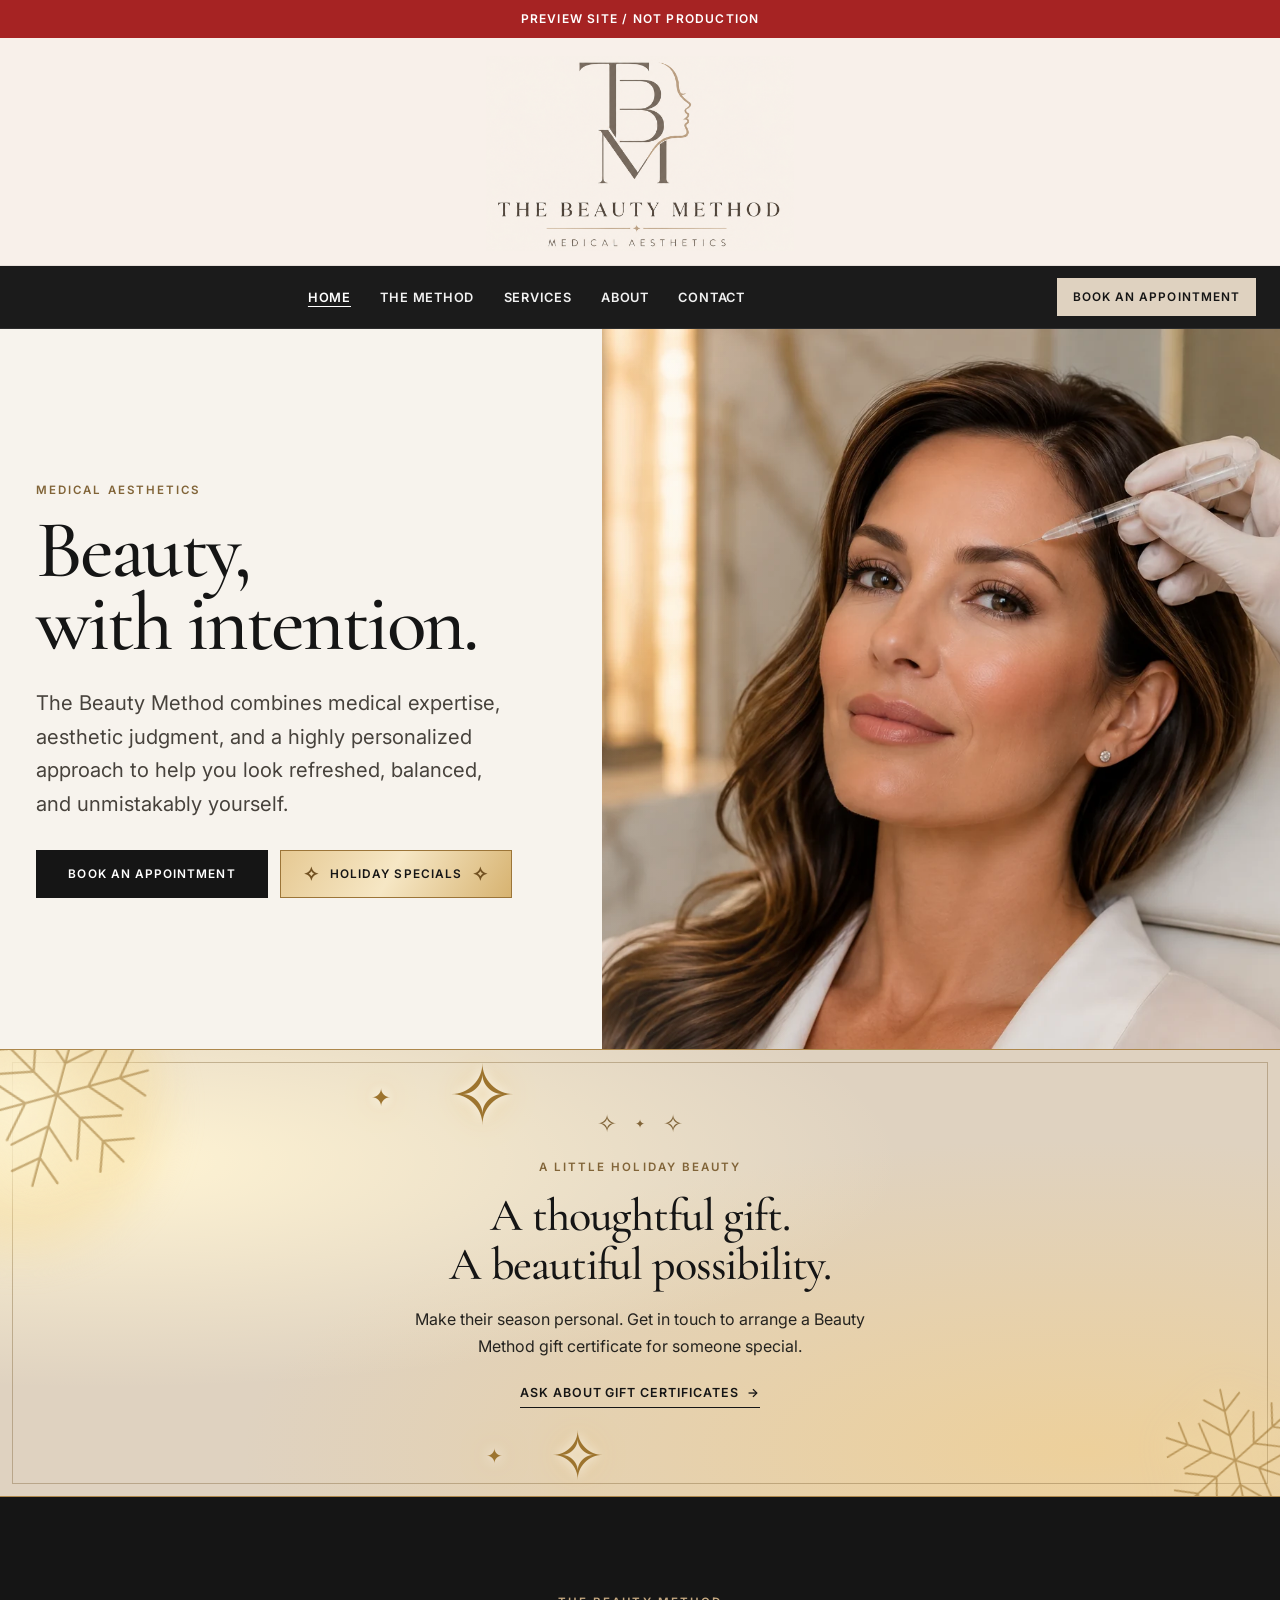
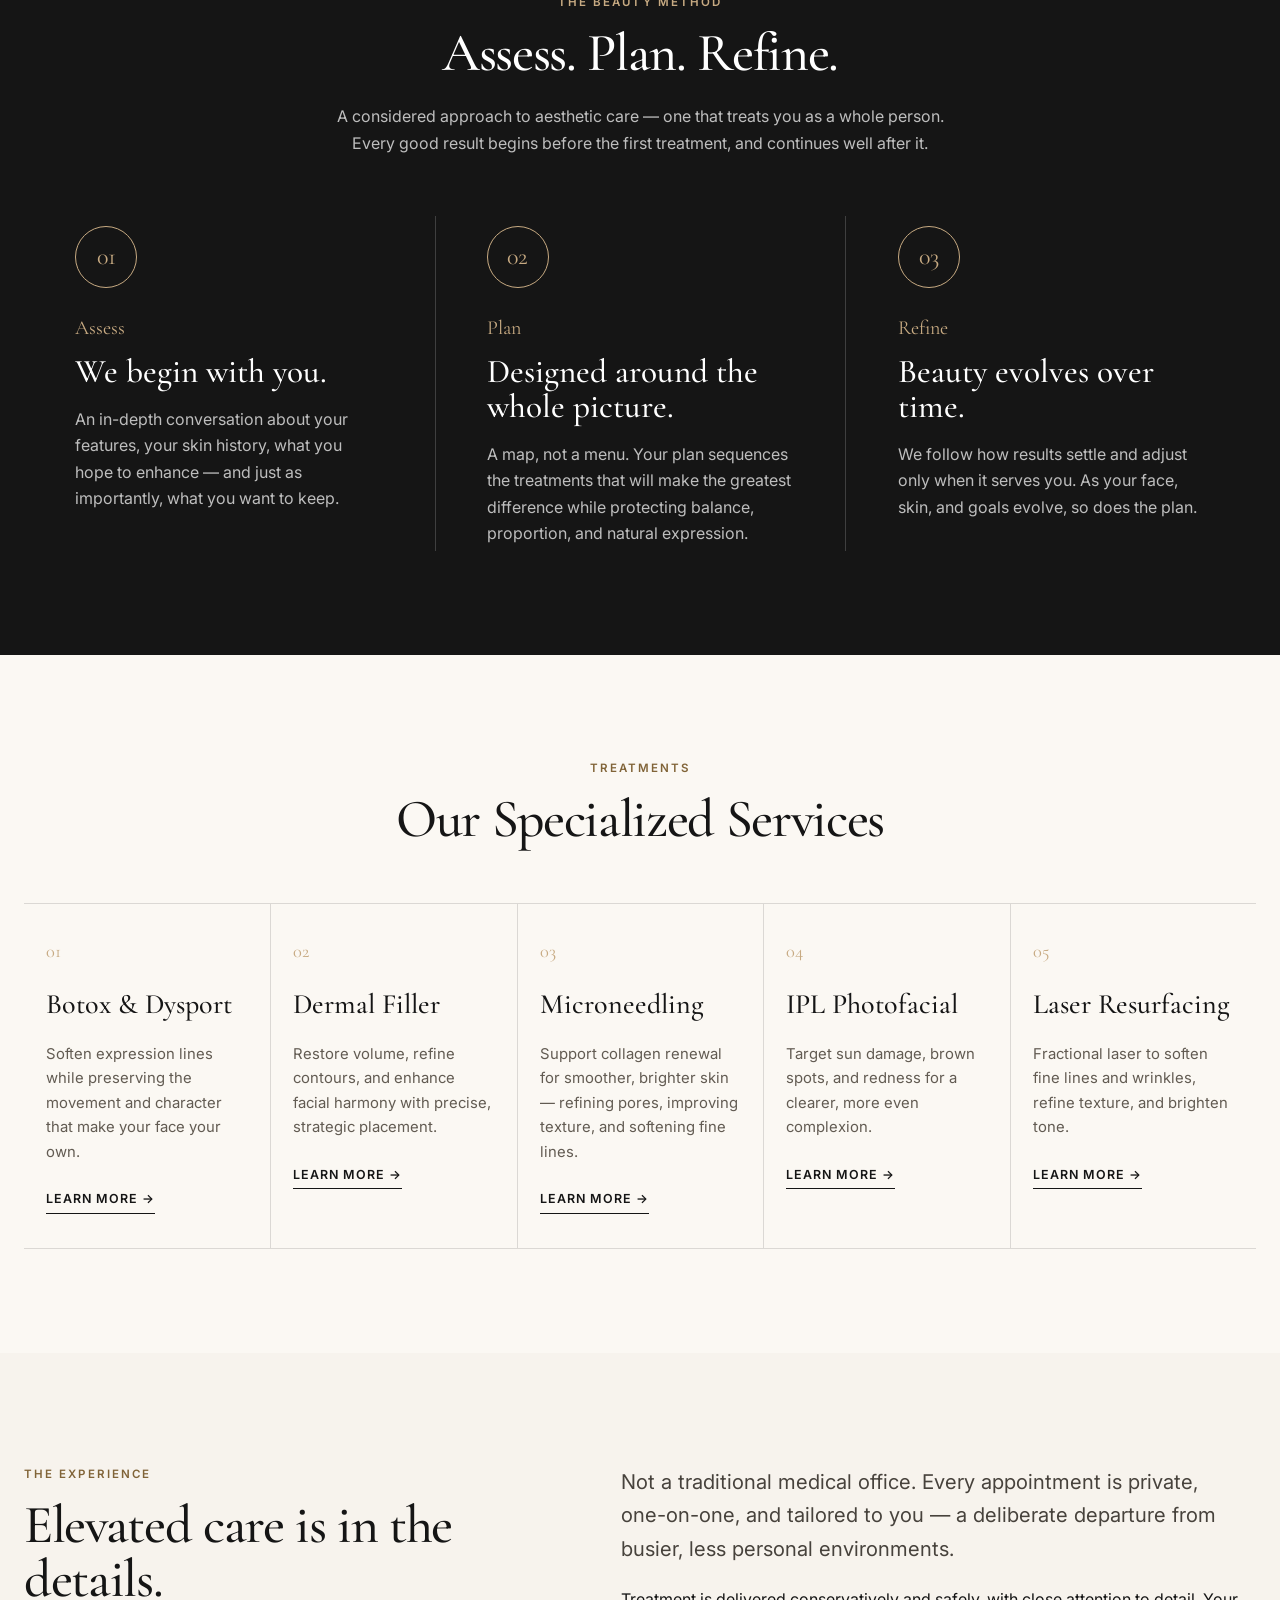
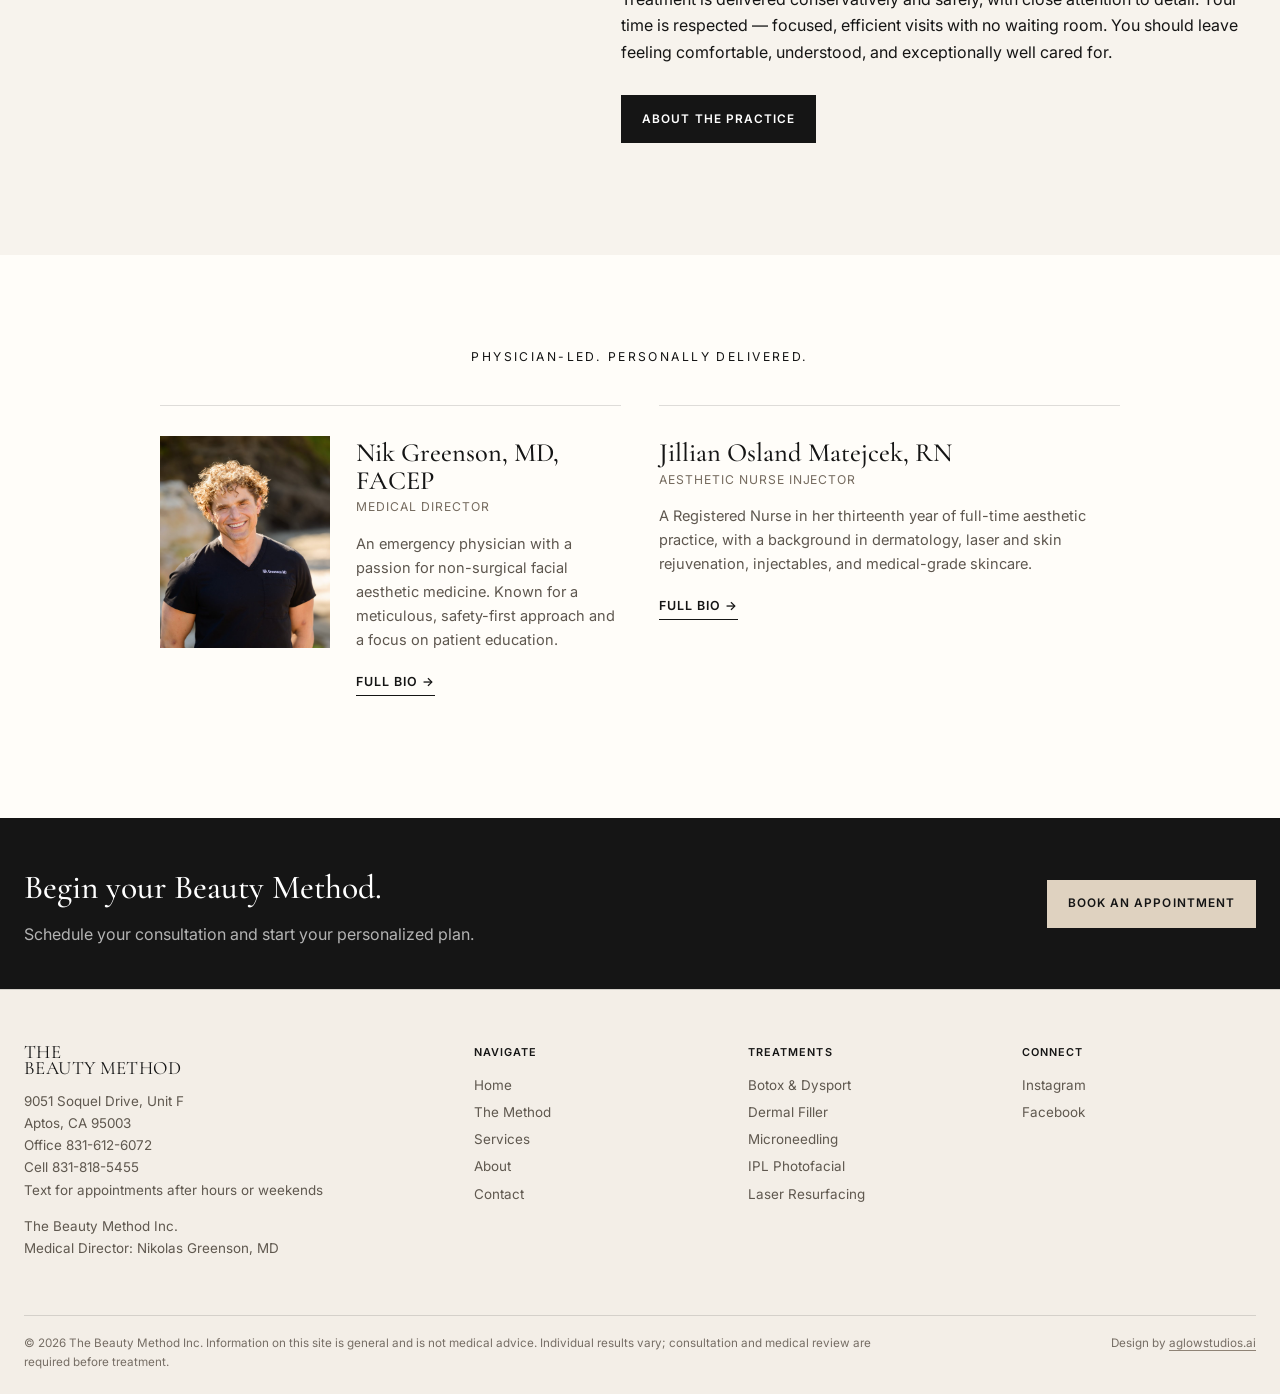
==== commit 8aee4911: "Remove Botox promotion and laser photo placeholders" ====
--- a/index.html
+++ b/index.html
@@ -68,14 +68,7 @@
         <p>Make their season personal. Get in touch to arrange a Beauty Method gift certificate for someone special.</p>
         <a class="text-link" href="visit.html#book">Ask about gift certificates <span aria-hidden="true">→</span></a>
       </div>
-      <!-- Seasonal offer: edit the heading, details, and link together when changing promotions. -->
-      <div class="promotion-offer" aria-labelledby="promotion-offer-title">
-        <p class="eyebrow">Featured offer · Botox</p>
-        <h3 id="promotion-offer-title">Buy 40 units.<br><em>Get 10 free.</em></h3>
-        <p>Redeem this special at your appointment between now and December 31, 2026.</p>
-        <a class="btn" href="https://fklyz.myaestheticrecord.com/online-booking/h/M18zMzIzNV9jbGluaWNz" data-book-link target="_blank" rel="noopener">Schedule appointment <span aria-hidden="true">→</span></a>
-        <p class="promotion-note">Consultation and medical review required before treatment.</p>
-      </div>
+
     </div>
   </section>
 
--- a/styles.css
+++ b/styles.css
@@ -209,13 +209,13 @@
 .promotion-sparkles { display: flex; align-items: center; justify-content: center; gap: 18px; color: var(--gold-text); margin: -26px 0 22px; line-height: 1; pointer-events: none; }
 .promotion-sparkles span { font-size: 1.5rem; }
 .promotion-sparkles span:nth-child(2) { font-size: .75rem; }
-.promotion-inner { display: grid; grid-template-columns: 1.2fr 1fr; gap: clamp(32px, 6vw, 80px); align-items: center; }
+.promotion-inner { display: grid; grid-template-columns: 1fr; justify-items: center; text-align: center; }
 .promotion-copy { max-width: 540px; }
 .promotion h2, .promotion h3 { font-family: var(--serif); font-weight: 500; letter-spacing: -.025em; line-height: 1.05; margin: 0 0 18px; }
 .promotion h2 { font-size: clamp(2.3rem, 3.6vw, 3.5rem); }
 .promotion h3 { font-size: clamp(2.1rem, 3.2vw, 3rem); }
 .promotion h3 em { font-weight: 500; }
-.promotion-copy > p:not(.eyebrow), .promotion-offer > p:not(.eyebrow) { color: var(--ink-soft); max-width: 45ch; }
+.promotion-copy > p:not(.eyebrow) { color: var(--ink-soft); max-width: 45ch; margin-inline: auto; }
 .promotion .text-link { margin-top: 8px; }
 .promotion-offer { border-left: 1px solid rgba(21,21,21,.25); padding-left: clamp(32px, 6vw, 80px); }
 .promotion .promotion-note { font-size: .75rem; margin: 14px 0 0; }
